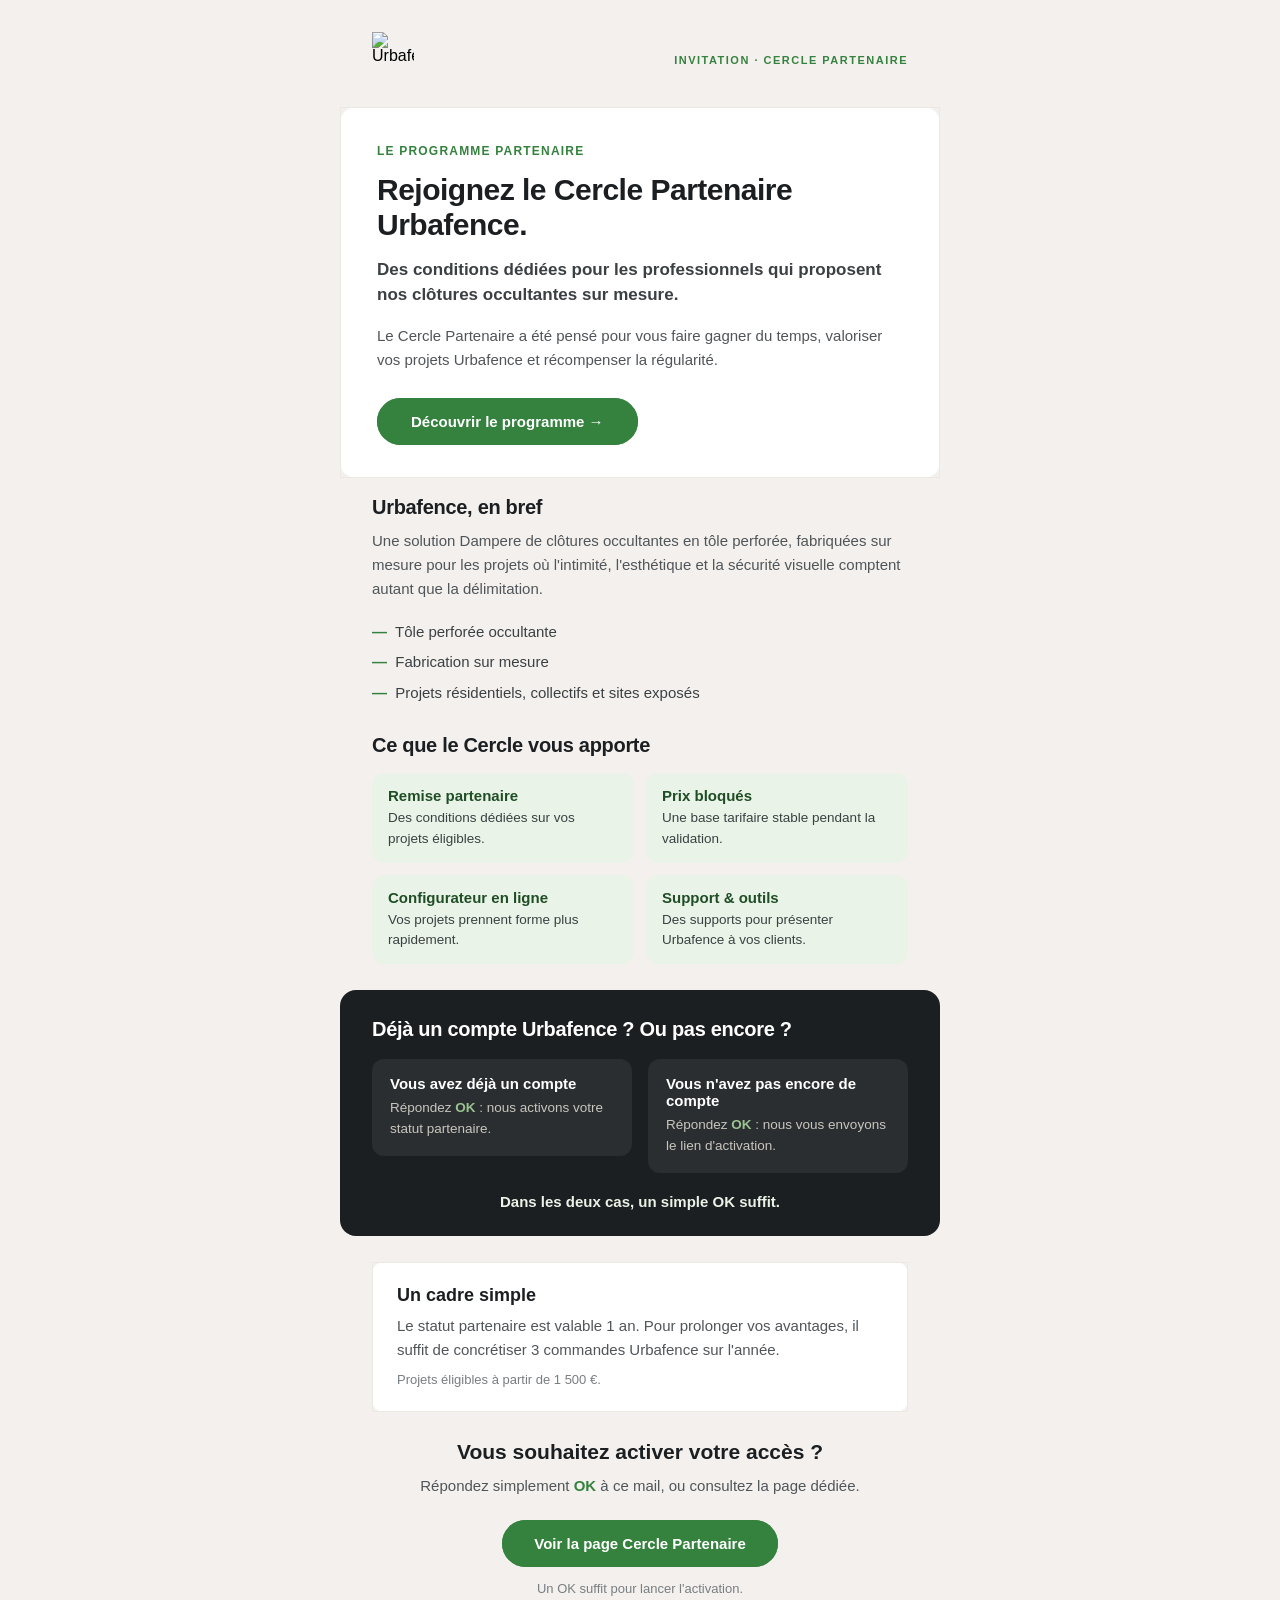
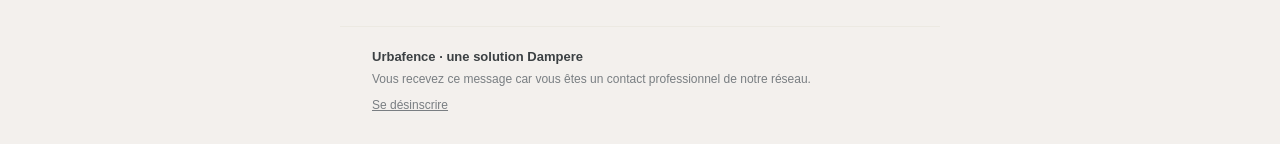
==== email/invitation-cercle-partenaire.html @ 831069ca "Email d'invitation Cercle Partenaire (HTML autonome + README) - /email/invitation-cercle-partenaire." ====
<!DOCTYPE html>
<html lang="fr" xmlns="http://www.w3.org/1999/xhtml" xmlns:v="urn:schemas-microsoft-com:vml" xmlns:o="urn:schemas-microsoft-com:office:office">
<head>
  <meta charset="utf-8">
  <meta name="viewport" content="width=device-width, initial-scale=1.0">
  <meta http-equiv="X-UA-Compatible" content="IE=edge">
  <meta name="color-scheme" content="light only">
  <meta name="supported-color-schemes" content="light only">
  <title>Invitation · Cercle Partenaire Urbafence</title>
  <!--[if mso]>
  <noscript>
    <xml>
      <o:OfficeDocumentSettings><o:PixelsPerInch>96</o:PixelsPerInch></o:OfficeDocumentSettings>
    </xml>
  </noscript>
  <![endif]-->
  <style>
    /* Reset & base — gardés simples pour compatibilité clients mail */
    body, table, td, a { -webkit-text-size-adjust: 100%; -ms-text-size-adjust: 100%; }
    table, td { mso-table-lspace: 0pt; mso-table-rspace: 0pt; }
    img { -ms-interpolation-mode: bicubic; border: 0; height: auto; line-height: 100%; outline: none; text-decoration: none; }
    table { border-collapse: collapse !important; }
    body { margin: 0 !important; padding: 0 !important; width: 100% !important; background-color: #f3f0ed; }
    a { color: #35823f; }

    /* Responsive mobile */
    @media only screen and (max-width: 600px) {
      .email-container { width: 100% !important; }
      .px { padding-left: 22px !important; padding-right: 22px !important; }
      .stack { display: block !important; width: 100% !important; box-sizing: border-box !important; }
      .stack-gap { height: 14px !important; line-height: 14px !important; font-size: 14px !important; }
      .btn-a { display: block !important; width: 100% !important; box-sizing: border-box !important; text-align: center !important; }
      .h1 { font-size: 26px !important; line-height: 1.2 !important; }
      .h2 { font-size: 19px !important; }
      .hero-pad { padding: 28px 22px !important; }
    }

    /* Dark-mode : on force le rendu clair (cohérence marque) */
    @media (prefers-color-scheme: dark) {
      body, .bg-page { background-color: #f3f0ed !important; }
      .bg-card { background-color: #ffffff !important; }
    }
  </style>
</head>
<body style="margin:0; padding:0; background-color:#f3f0ed;">

  <!-- Préheader invisible (aperçu boîte de réception) -->
  <div style="display:none; max-height:0; overflow:hidden; mso-hide:all; font-size:1px; line-height:1px; color:#f3f0ed; opacity:0;">
    Un OK suffit pour activer ou recevoir votre accès partenaire Urbafence.
    &nbsp;&zwnj;&nbsp;&zwnj;&nbsp;&zwnj;&nbsp;&zwnj;&nbsp;&zwnj;&nbsp;&zwnj;&nbsp;&zwnj;&nbsp;&zwnj;&nbsp;&zwnj;&nbsp;&zwnj;&nbsp;&zwnj;
  </div>

  <!-- Wrapper pleine largeur -->
  <table role="presentation" width="100%" cellpadding="0" cellspacing="0" border="0" class="bg-page" style="background-color:#f3f0ed;">
    <tr>
      <td align="center" style="padding:24px 12px;">

        <!-- Conteneur central 600px -->
        <table role="presentation" width="600" cellpadding="0" cellspacing="0" border="0" class="email-container" style="width:600px; max-width:600px;">

          <!-- ============ HEADER ============ -->
          <tr>
            <td class="px" style="padding:8px 32px 20px; font-family:Arial,Helvetica,sans-serif;">
              <table role="presentation" width="100%" cellpadding="0" cellspacing="0" border="0">
                <tr>
                  <td align="left" valign="middle" style="font-family:Arial,Helvetica,sans-serif;">
                    <!-- Logo : remplacer par URL absolue hébergée. Fallback texte via alt. -->
                    <img src="[URL_LOGO_ABSOLUE_A_REMPLACER]" width="42" height="55" alt="Urbafence"
                         style="display:inline-block; width:42px; height:auto; border:0;">
                  </td>
                  <td align="right" valign="middle" style="font-family:Arial,Helvetica,sans-serif; font-size:11px; font-weight:bold; letter-spacing:1.5px; text-transform:uppercase; color:#35823f;">
                    Invitation · Cercle Partenaire
                  </td>
                </tr>
              </table>
            </td>
          </tr>

          <!-- ============ HERO ============ -->
          <tr>
            <td style="padding:0;">
              <table role="presentation" width="100%" cellpadding="0" cellspacing="0" border="0" class="bg-card" style="background-color:#ffffff; border-radius:16px; border:1px solid #ece9e2;">
                <tr>
                  <td class="hero-pad" style="padding:36px 36px 32px; font-family:Arial,Helvetica,sans-serif;">
                    <p style="margin:0 0 14px; font-size:12px; font-weight:bold; letter-spacing:1.2px; text-transform:uppercase; color:#35823f;">Le programme partenaire</p>
                    <h1 class="h1" style="margin:0 0 14px; font-family:Arial,Helvetica,sans-serif; font-size:30px; line-height:1.18; color:#1c1f21; font-weight:bold; letter-spacing:-0.5px;">
                      Rejoignez le Cercle Partenaire Urbafence.
                    </h1>
                    <p class="h2" style="margin:0 0 16px; font-size:17px; line-height:1.5; color:#3b4043; font-weight:bold;">
                      Des conditions dédiées pour les professionnels qui proposent nos clôtures occultantes sur mesure.
                    </p>
                    <p style="margin:0 0 26px; font-size:15px; line-height:1.6; color:#505559;">
                      Le Cercle Partenaire a été pensé pour vous faire gagner du temps, valoriser vos projets Urbafence et récompenser la régularité.
                    </p>

                    <!-- Bouton bulletproof (VML pour Outlook) -->
                    <table role="presentation" cellpadding="0" cellspacing="0" border="0">
                      <tr>
                        <td align="center" bgcolor="#35823f" style="border-radius:999px;">
                          <!--[if mso]>
                          <v:roundrect xmlns:v="urn:schemas-microsoft-com:vml" xmlns:w="urn:schemas-microsoft-com:office:word" href="[LIEN_LANDING_A_REMPLACER]" style="height:48px;v-text-anchor:middle;width:260px;" arcsize="100%" strokecolor="#35823f" fillcolor="#35823f">
                            <w:anchorlock/>
                            <center style="color:#ffffff;font-family:Arial,sans-serif;font-size:15px;font-weight:bold;">Découvrir le programme</center>
                          </v:roundrect>
                          <![endif]-->
                          <!--[if !mso]><!-- -->
                          <a class="btn-a" href="[LIEN_LANDING_A_REMPLACER]" target="_blank"
                             style="display:inline-block; padding:15px 34px; font-family:Arial,Helvetica,sans-serif; font-size:15px; font-weight:bold; color:#ffffff; text-decoration:none; border-radius:999px; background-color:#35823f;">
                            Découvrir le programme&nbsp;&rarr;
                          </a>
                          <!--<![endif]-->
                        </td>
                      </tr>
                    </table>
                  </td>
                </tr>
              </table>
            </td>
          </tr>

          <tr><td style="height:18px; line-height:18px; font-size:18px;">&nbsp;</td></tr>

          <!-- ============ URBAFENCE EN BREF ============ -->
          <tr>
            <td class="px" style="padding:0 32px; font-family:Arial,Helvetica,sans-serif;">
              <h2 style="margin:0 0 10px; font-size:20px; color:#1c1f21; font-weight:bold; letter-spacing:-0.3px;">Urbafence, en bref</h2>
              <p style="margin:0 0 16px; font-size:15px; line-height:1.6; color:#505559;">
                Une solution Dampere de clôtures occultantes en tôle perforée, fabriquées sur mesure pour les projets où l'intimité, l'esthétique et la sécurité visuelle comptent autant que la délimitation.
              </p>
              <table role="presentation" width="100%" cellpadding="0" cellspacing="0" border="0">
                <tr>
                  <td style="padding:4px 0; font-size:15px; line-height:1.5; color:#3b4043;">
                    <span style="color:#35823f; font-weight:bold;">—</span>&nbsp; Tôle perforée occultante
                  </td>
                </tr>
                <tr>
                  <td style="padding:4px 0; font-size:15px; line-height:1.5; color:#3b4043;">
                    <span style="color:#35823f; font-weight:bold;">—</span>&nbsp; Fabrication sur mesure
                  </td>
                </tr>
                <tr>
                  <td style="padding:4px 0; font-size:15px; line-height:1.5; color:#3b4043;">
                    <span style="color:#35823f; font-weight:bold;">—</span>&nbsp; Projets résidentiels, collectifs et sites exposés
                  </td>
                </tr>
              </table>
            </td>
          </tr>

          <tr><td style="height:26px; line-height:26px; font-size:26px;">&nbsp;</td></tr>

          <!-- ============ AVANTAGES ============ -->
          <tr>
            <td class="px" style="padding:0 32px; font-family:Arial,Helvetica,sans-serif;">
              <h2 style="margin:0 0 16px; font-size:20px; color:#1c1f21; font-weight:bold; letter-spacing:-0.3px;">Ce que le Cercle vous apporte</h2>
            </td>
          </tr>
          <tr>
            <td class="px" style="padding:0 32px; font-family:Arial,Helvetica,sans-serif;">
              <!-- 2x2 ; empilé sur mobile -->
              <table role="presentation" width="100%" cellpadding="0" cellspacing="0" border="0">
                <tr>
                  <td class="stack" valign="top" width="50%" style="padding:0 6px 12px 0;">
                    <table role="presentation" width="100%" cellpadding="0" cellspacing="0" border="0" style="background-color:#eaf3e7; border-radius:12px;">
                      <tr><td style="padding:14px 16px; font-family:Arial,Helvetica,sans-serif;">
                        <p style="margin:0 0 4px; font-size:15px; font-weight:bold; color:#1f4e26;">Remise partenaire</p>
                        <p style="margin:0; font-size:13.5px; line-height:1.5; color:#3b4043;">Des conditions dédiées sur vos projets éligibles.</p>
                      </td></tr>
                    </table>
                  </td>
                  <td class="stack" valign="top" width="50%" style="padding:0 0 12px 6px;">
                    <table role="presentation" width="100%" cellpadding="0" cellspacing="0" border="0" style="background-color:#eaf3e7; border-radius:12px;">
                      <tr><td style="padding:14px 16px; font-family:Arial,Helvetica,sans-serif;">
                        <p style="margin:0 0 4px; font-size:15px; font-weight:bold; color:#1f4e26;">Prix bloqués</p>
                        <p style="margin:0; font-size:13.5px; line-height:1.5; color:#3b4043;">Une base tarifaire stable pendant la validation.</p>
                      </td></tr>
                    </table>
                  </td>
                </tr>
                <tr>
                  <td class="stack" valign="top" width="50%" style="padding:0 6px 0 0;">
                    <table role="presentation" width="100%" cellpadding="0" cellspacing="0" border="0" style="background-color:#eaf3e7; border-radius:12px;">
                      <tr><td style="padding:14px 16px; font-family:Arial,Helvetica,sans-serif;">
                        <p style="margin:0 0 4px; font-size:15px; font-weight:bold; color:#1f4e26;">Configurateur en ligne</p>
                        <p style="margin:0; font-size:13.5px; line-height:1.5; color:#3b4043;">Vos projets prennent forme plus rapidement.</p>
                      </td></tr>
                    </table>
                  </td>
                  <td class="stack" valign="top" width="50%" style="padding:0 0 0 6px;">
                    <table role="presentation" width="100%" cellpadding="0" cellspacing="0" border="0" style="background-color:#eaf3e7; border-radius:12px;">
                      <tr><td style="padding:14px 16px; font-family:Arial,Helvetica,sans-serif;">
                        <p style="margin:0 0 4px; font-size:15px; font-weight:bold; color:#1f4e26;">Support &amp; outils</p>
                        <p style="margin:0; font-size:13.5px; line-height:1.5; color:#3b4043;">Des supports pour présenter Urbafence à vos clients.</p>
                      </td></tr>
                    </table>
                  </td>
                </tr>
              </table>
            </td>
          </tr>

          <tr><td style="height:26px; line-height:26px; font-size:26px;">&nbsp;</td></tr>

          <!-- ============ DOUBLE CAS : compte / pas de compte ============ -->
          <tr>
            <td style="padding:0 0;">
              <table role="presentation" width="100%" cellpadding="0" cellspacing="0" border="0" style="background-color:#1c1f21; border-radius:16px;">
                <tr>
                  <td class="px" style="padding:28px 32px 22px; font-family:Arial,Helvetica,sans-serif;">
                    <h2 style="margin:0 0 18px; font-size:20px; color:#ffffff; font-weight:bold; letter-spacing:-0.3px;">Déjà un compte Urbafence ? Ou pas encore ?</h2>
                    <table role="presentation" width="100%" cellpadding="0" cellspacing="0" border="0">
                      <tr>
                        <td class="stack" valign="top" width="50%" style="padding:0 8px 0 0;">
                          <table role="presentation" width="100%" cellpadding="0" cellspacing="0" border="0" style="background-color:#2a2e30; border-radius:12px;">
                            <tr><td style="padding:16px 18px; font-family:Arial,Helvetica,sans-serif;">
                              <p style="margin:0 0 6px; font-size:15px; font-weight:bold; color:#ffffff;">Vous avez déjà un compte</p>
                              <p style="margin:0; font-size:13.5px; line-height:1.55; color:#c9c6bf;">Répondez <span style="color:#9bc391; font-weight:bold;">OK</span> : nous activons votre statut partenaire.</p>
                            </td></tr>
                          </table>
                        </td>
                        <td class="stack-gap" style="display:none; height:0; line-height:0; font-size:0;">&nbsp;</td>
                        <td class="stack" valign="top" width="50%" style="padding:0 0 0 8px;">
                          <table role="presentation" width="100%" cellpadding="0" cellspacing="0" border="0" style="background-color:#2a2e30; border-radius:12px;">
                            <tr><td style="padding:16px 18px; font-family:Arial,Helvetica,sans-serif;">
                              <p style="margin:0 0 6px; font-size:15px; font-weight:bold; color:#ffffff;">Vous n'avez pas encore de compte</p>
                              <p style="margin:0; font-size:13.5px; line-height:1.55; color:#c9c6bf;">Répondez <span style="color:#9bc391; font-weight:bold;">OK</span> : nous vous envoyons le lien d'activation.</p>
                            </td></tr>
                          </table>
                        </td>
                      </tr>
                    </table>
                    <p style="margin:18px 0 0; font-size:15px; line-height:1.5; color:#eaf3e7; text-align:center; font-weight:bold;">
                      Dans les deux cas, un simple OK suffit.
                    </p>
                  </td>
                </tr>
              </table>
            </td>
          </tr>

          <tr><td style="height:26px; line-height:26px; font-size:26px;">&nbsp;</td></tr>

          <!-- ============ CADRE SIMPLE ============ -->
          <tr>
            <td class="px" style="padding:0 32px; font-family:Arial,Helvetica,sans-serif;">
              <table role="presentation" width="100%" cellpadding="0" cellspacing="0" border="0" style="background-color:#ffffff; border:1px solid #ece9e2; border-radius:12px;">
                <tr><td style="padding:22px 24px; font-family:Arial,Helvetica,sans-serif;">
                  <h2 style="margin:0 0 8px; font-size:18px; color:#1c1f21; font-weight:bold;">Un cadre simple</h2>
                  <p style="margin:0 0 8px; font-size:15px; line-height:1.6; color:#505559;">
                    Le statut partenaire est valable 1 an. Pour prolonger vos avantages, il suffit de concrétiser 3 commandes Urbafence sur l'année.
                  </p>
                  <p style="margin:0; font-size:13px; line-height:1.5; color:#797e82;">
                    Projets éligibles à partir de 1&nbsp;500&nbsp;€.
                  </p>
                </td></tr>
              </table>
            </td>
          </tr>

          <tr><td style="height:28px; line-height:28px; font-size:28px;">&nbsp;</td></tr>

          <!-- ============ CTA FINAL ============ -->
          <tr>
            <td class="px" align="center" style="padding:0 32px; font-family:Arial,Helvetica,sans-serif;">
              <h2 style="margin:0 0 10px; font-size:21px; color:#1c1f21; font-weight:bold; text-align:center;">Vous souhaitez activer votre accès ?</h2>
              <p style="margin:0 0 22px; font-size:15px; line-height:1.6; color:#505559; text-align:center;">
                Répondez simplement <strong style="color:#35823f;">OK</strong> à ce mail, ou consultez la page dédiée.
              </p>
              <table role="presentation" cellpadding="0" cellspacing="0" border="0" align="center">
                <tr>
                  <td align="center" bgcolor="#35823f" style="border-radius:999px;">
                    <!--[if mso]>
                    <v:roundrect xmlns:v="urn:schemas-microsoft-com:vml" xmlns:w="urn:schemas-microsoft-com:office:word" href="[LIEN_LANDING_A_REMPLACER]" style="height:48px;v-text-anchor:middle;width:280px;" arcsize="100%" strokecolor="#35823f" fillcolor="#35823f">
                      <w:anchorlock/>
                      <center style="color:#ffffff;font-family:Arial,sans-serif;font-size:15px;font-weight:bold;">Voir la page Cercle Partenaire</center>
                    </v:roundrect>
                    <![endif]-->
                    <!--[if !mso]><!-- -->
                    <a class="btn-a" href="[LIEN_LANDING_A_REMPLACER]" target="_blank"
                       style="display:inline-block; padding:15px 32px; font-family:Arial,Helvetica,sans-serif; font-size:15px; font-weight:bold; color:#ffffff; text-decoration:none; border-radius:999px; background-color:#35823f;">
                      Voir la page Cercle Partenaire
                    </a>
                    <!--<![endif]-->
                  </td>
                </tr>
              </table>
              <p style="margin:14px 0 0; font-size:13px; color:#797e82; text-align:center;">Un OK suffit pour lancer l'activation.</p>
            </td>
          </tr>

          <tr><td style="height:30px; line-height:30px; font-size:30px;">&nbsp;</td></tr>

          <!-- ============ FOOTER ============ -->
          <tr>
            <td class="px" style="padding:22px 32px 8px; border-top:1px solid #ece9e2; font-family:Arial,Helvetica,sans-serif;">
              <p style="margin:0 0 6px; font-size:13px; color:#3b4043; font-weight:bold;">Urbafence · une solution Dampere</p>
              <p style="margin:0 0 10px; font-size:12px; line-height:1.5; color:#797e82;">
                Vous recevez ce message car vous êtes un contact professionnel de notre réseau.
              </p>
              <p style="margin:0; font-size:12px; color:#a8acaf;">
                <!-- Remplacer par le lien de désinscription de votre outil d'envoi -->
                <a href="[LIEN_DESINSCRIPTION_A_REMPLACER]" style="color:#797e82; text-decoration:underline;">Se désinscrire</a>
              </p>
            </td>
          </tr>

        </table>
        <!-- /Conteneur central -->

      </td>
    </tr>
  </table>

</body>
</html>
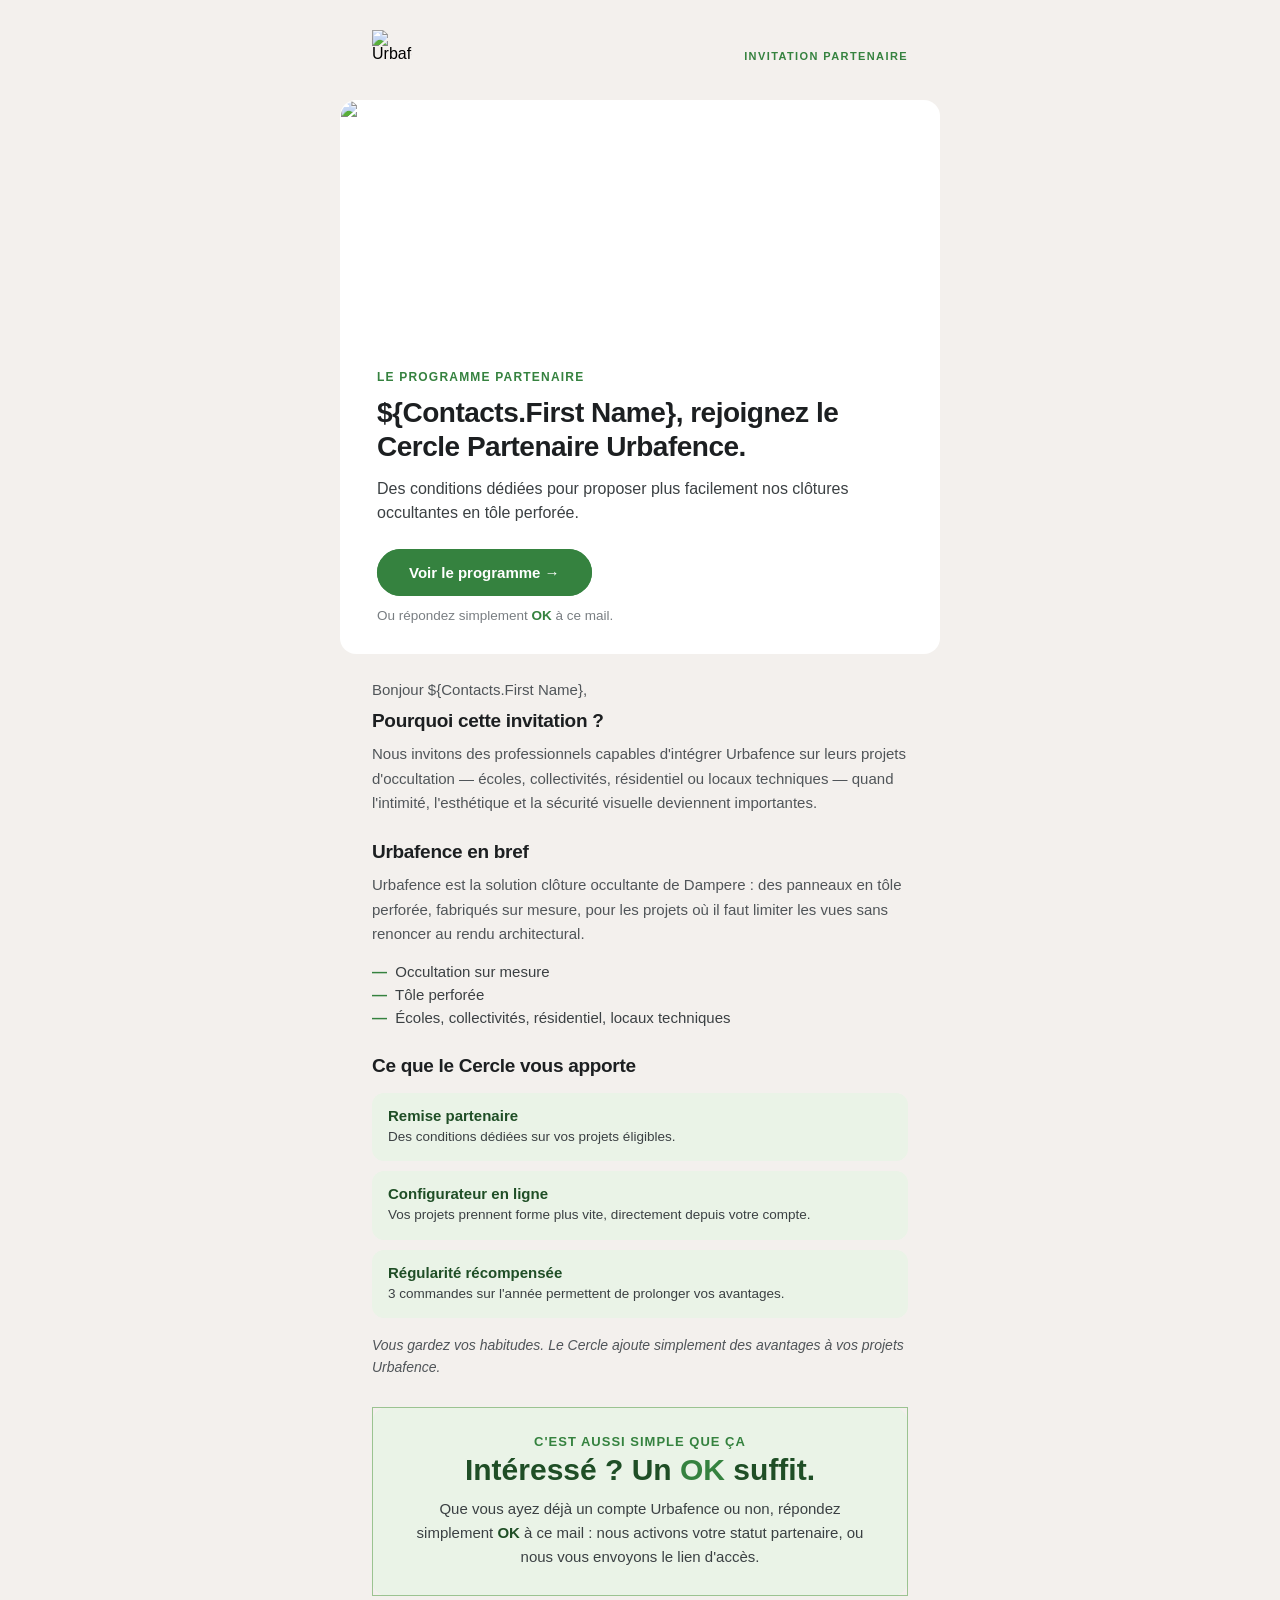
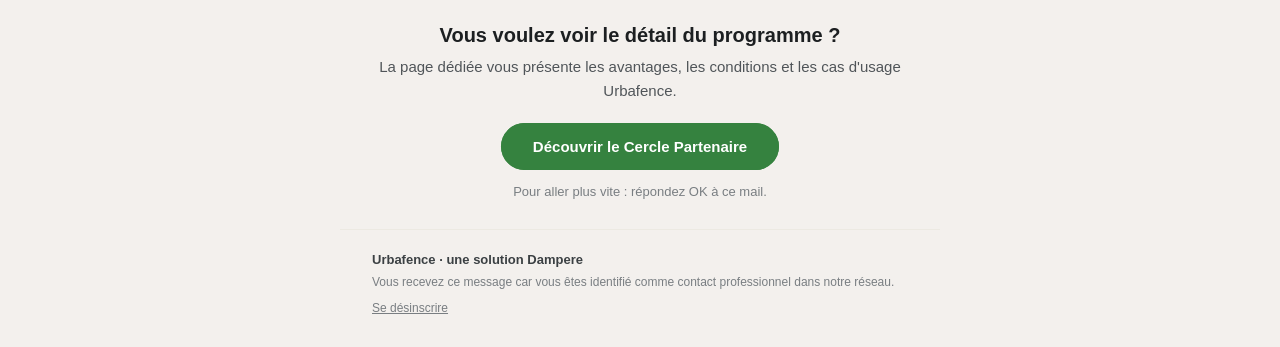
==== commit 5849edb2: "Email invitation v2 : personnalise Zoho, hero ecole, encart OK fusionne - Variables Zoho (prenom), b" ====
--- a/email/invitation-cercle-partenaire.html
+++ b/email/invitation-cercle-partenaire.html
@@ -8,305 +8,253 @@
   <meta name="supported-color-schemes" content="light only">
   <title>Invitation · Cercle Partenaire Urbafence</title>
   <!--[if mso]>
-  <noscript>
-    <xml>
-      <o:OfficeDocumentSettings><o:PixelsPerInch>96</o:PixelsPerInch></o:OfficeDocumentSettings>
-    </xml>
-  </noscript>
+  <noscript><xml><o:OfficeDocumentSettings><o:PixelsPerInch>96</o:PixelsPerInch></o:OfficeDocumentSettings></xml></noscript>
   <![endif]-->
   <style>
-    /* Reset & base — gardés simples pour compatibilité clients mail */
-    body, table, td, a { -webkit-text-size-adjust: 100%; -ms-text-size-adjust: 100%; }
-    table, td { mso-table-lspace: 0pt; mso-table-rspace: 0pt; }
-    img { -ms-interpolation-mode: bicubic; border: 0; height: auto; line-height: 100%; outline: none; text-decoration: none; }
-    table { border-collapse: collapse !important; }
-    body { margin: 0 !important; padding: 0 !important; width: 100% !important; background-color: #f3f0ed; }
-    a { color: #35823f; }
-
-    /* Responsive mobile */
-    @media only screen and (max-width: 600px) {
-      .email-container { width: 100% !important; }
-      .px { padding-left: 22px !important; padding-right: 22px !important; }
-      .stack { display: block !important; width: 100% !important; box-sizing: border-box !important; }
-      .stack-gap { height: 14px !important; line-height: 14px !important; font-size: 14px !important; }
-      .btn-a { display: block !important; width: 100% !important; box-sizing: border-box !important; text-align: center !important; }
-      .h1 { font-size: 26px !important; line-height: 1.2 !important; }
-      .h2 { font-size: 19px !important; }
-      .hero-pad { padding: 28px 22px !important; }
+    body, table, td, a { -webkit-text-size-adjust:100%; -ms-text-size-adjust:100%; }
+    table, td { mso-table-lspace:0pt; mso-table-rspace:0pt; }
+    img { -ms-interpolation-mode:bicubic; border:0; height:auto; line-height:100%; outline:none; text-decoration:none; display:block; }
+    table { border-collapse:collapse !important; }
+    body { margin:0 !important; padding:0 !important; width:100% !important; background-color:#f3f0ed; }
+    a { color:#35823f; }
+
+    @media only screen and (max-width:600px) {
+      .email-container { width:100% !important; }
+      .px { padding-left:22px !important; padding-right:22px !important; }
+      .stack { display:block !important; width:100% !important; box-sizing:border-box !important; padding-left:0 !important; padding-right:0 !important; }
+      .stack + .stack { margin-top:10px !important; }
+      .btn-a { display:block !important; width:100% !important; box-sizing:border-box !important; text-align:center !important; }
+      .h1 { font-size:25px !important; line-height:1.22 !important; }
+      .h2 { font-size:18px !important; }
+      .hero-pad { padding:24px 22px !important; }
+      .hero-img { height:auto !important; }
     }
-
-    /* Dark-mode : on force le rendu clair (cohérence marque) */
     @media (prefers-color-scheme: dark) {
-      body, .bg-page { background-color: #f3f0ed !important; }
-      .bg-card { background-color: #ffffff !important; }
+      body, .bg-page { background-color:#f3f0ed !important; }
+      .bg-card { background-color:#ffffff !important; }
     }
   </style>
 </head>
 <body style="margin:0; padding:0; background-color:#f3f0ed;">
 
-  <!-- Préheader invisible (aperçu boîte de réception) -->
+  <!-- Préheader invisible -->
   <div style="display:none; max-height:0; overflow:hidden; mso-hide:all; font-size:1px; line-height:1px; color:#f3f0ed; opacity:0;">
     Un OK suffit pour activer ou recevoir votre accès partenaire Urbafence.
-    &nbsp;&zwnj;&nbsp;&zwnj;&nbsp;&zwnj;&nbsp;&zwnj;&nbsp;&zwnj;&nbsp;&zwnj;&nbsp;&zwnj;&nbsp;&zwnj;&nbsp;&zwnj;&nbsp;&zwnj;&nbsp;&zwnj;
+    &nbsp;&zwnj;&nbsp;&zwnj;&nbsp;&zwnj;&nbsp;&zwnj;&nbsp;&zwnj;&nbsp;&zwnj;&nbsp;&zwnj;&nbsp;&zwnj;&nbsp;&zwnj;&nbsp;&zwnj;
   </div>
 
-  <!-- Wrapper pleine largeur -->
-  <table role="presentation" width="100%" cellpadding="0" cellspacing="0" border="0" class="bg-page" style="background-color:#f3f0ed;">
+  <!-- Wrapper + motif perforé très discret (radial-gradient ; ignoré proprement par Outlook) -->
+  <table role="presentation" width="100%" cellpadding="0" cellspacing="0" border="0" class="bg-page"
+         style="background-color:#f3f0ed; background-image:radial-gradient(#1c1f21 0.5px, transparent 0.5px); background-size:22px 22px;">
     <tr>
       <td align="center" style="padding:24px 12px;">
 
-        <!-- Conteneur central 600px -->
         <table role="presentation" width="600" cellpadding="0" cellspacing="0" border="0" class="email-container" style="width:600px; max-width:600px;">
 
-          <!-- ============ HEADER ============ -->
-          <tr>
-            <td class="px" style="padding:8px 32px 20px; font-family:Arial,Helvetica,sans-serif;">
+          <!-- ===== HEADER ===== -->
+          <tr>
+            <td class="px" style="padding:6px 32px 18px; font-family:Arial,Helvetica,sans-serif;">
               <table role="presentation" width="100%" cellpadding="0" cellspacing="0" border="0">
                 <tr>
-                  <td align="left" valign="middle" style="font-family:Arial,Helvetica,sans-serif;">
-                    <!-- Logo : remplacer par URL absolue hébergée. Fallback texte via alt. -->
-                    <img src="[URL_LOGO_ABSOLUE_A_REMPLACER]" width="42" height="55" alt="Urbafence"
-                         style="display:inline-block; width:42px; height:auto; border:0;">
-                  </td>
-                  <td align="right" valign="middle" style="font-family:Arial,Helvetica,sans-serif; font-size:11px; font-weight:bold; letter-spacing:1.5px; text-transform:uppercase; color:#35823f;">
-                    Invitation · Cercle Partenaire
-                  </td>
-                </tr>
-              </table>
-            </td>
-          </tr>
-
-          <!-- ============ HERO ============ -->
+                  <td align="left" valign="middle">
+                    <!-- Logo : remplacer par URL ABSOLUE (PNG hébergé). alt = repli. -->
+                    <img src="[URL_LOGO_ABSOLUE_A_REMPLACER]" width="40" height="52" alt="Urbafence" style="width:40px; height:auto;">
+                  </td>
+                  <td align="right" valign="middle" style="font-family:Arial,Helvetica,sans-serif; font-size:11px; font-weight:bold; letter-spacing:1.4px; text-transform:uppercase; color:#35823f;">
+                    Invitation partenaire
+                  </td>
+                </tr>
+              </table>
+            </td>
+          </tr>
+
+          <!-- ===== HERO (image école + contenu) ===== -->
           <tr>
             <td style="padding:0;">
-              <table role="presentation" width="100%" cellpadding="0" cellspacing="0" border="0" class="bg-card" style="background-color:#ffffff; border-radius:16px; border:1px solid #ece9e2;">
-                <tr>
-                  <td class="hero-pad" style="padding:36px 36px 32px; font-family:Arial,Helvetica,sans-serif;">
-                    <p style="margin:0 0 14px; font-size:12px; font-weight:bold; letter-spacing:1.2px; text-transform:uppercase; color:#35823f;">Le programme partenaire</p>
-                    <h1 class="h1" style="margin:0 0 14px; font-family:Arial,Helvetica,sans-serif; font-size:30px; line-height:1.18; color:#1c1f21; font-weight:bold; letter-spacing:-0.5px;">
-                      Rejoignez le Cercle Partenaire Urbafence.
+              <table role="presentation" width="100%" cellpadding="0" cellspacing="0" border="0" class="bg-card" style="background-color:#ffffff; border:1px solid #ece9e2; border-radius:16px; overflow:hidden;">
+                <tr>
+                  <td style="padding:0; line-height:0; font-size:0;">
+                    <!-- Image hero : remplacer par URL ABSOLUE. Repo : images/ecole-urbafence-2.jpg -->
+                    <img class="hero-img" src="[URL_IMAGE_ECOLE_ABSOLUE_A_REMPLACER]" width="600" height="240" alt="Clôture Urbafence installée autour d'une cour d'école"
+                         style="width:100%; max-width:600px; height:auto; display:block; border-radius:0;">
+                  </td>
+                </tr>
+                <tr>
+                  <td class="hero-pad" style="padding:30px 36px 30px; font-family:Arial,Helvetica,sans-serif;">
+                    <p style="margin:0 0 12px; font-size:12px; font-weight:bold; letter-spacing:1.2px; text-transform:uppercase; color:#35823f;">Le programme partenaire</p>
+                    <h1 class="h1" style="margin:0 0 14px; font-family:Arial,Helvetica,sans-serif; font-size:28px; line-height:1.2; color:#1c1f21; font-weight:bold; letter-spacing:-0.5px;">
+                      ${Contacts.First Name}, rejoignez le Cercle Partenaire Urbafence.
                     </h1>
-                    <p class="h2" style="margin:0 0 16px; font-size:17px; line-height:1.5; color:#3b4043; font-weight:bold;">
-                      Des conditions dédiées pour les professionnels qui proposent nos clôtures occultantes sur mesure.
+                    <p class="h2" style="margin:0 0 24px; font-size:16px; line-height:1.5; color:#3b4043;">
+                      Des conditions dédiées pour proposer plus facilement nos clôtures occultantes en tôle perforée.
                     </p>
-                    <p style="margin:0 0 26px; font-size:15px; line-height:1.6; color:#505559;">
-                      Le Cercle Partenaire a été pensé pour vous faire gagner du temps, valoriser vos projets Urbafence et récompenser la régularité.
-                    </p>
-
-                    <!-- Bouton bulletproof (VML pour Outlook) -->
+
+                    <!-- CTA bulletproof -->
                     <table role="presentation" cellpadding="0" cellspacing="0" border="0">
                       <tr>
                         <td align="center" bgcolor="#35823f" style="border-radius:999px;">
                           <!--[if mso]>
-                          <v:roundrect xmlns:v="urn:schemas-microsoft-com:vml" xmlns:w="urn:schemas-microsoft-com:office:word" href="[LIEN_LANDING_A_REMPLACER]" style="height:48px;v-text-anchor:middle;width:260px;" arcsize="100%" strokecolor="#35823f" fillcolor="#35823f">
-                            <w:anchorlock/>
-                            <center style="color:#ffffff;font-family:Arial,sans-serif;font-size:15px;font-weight:bold;">Découvrir le programme</center>
+                          <v:roundrect xmlns:v="urn:schemas-microsoft-com:vml" xmlns:w="urn:schemas-microsoft-com:office:word" href="[LIEN_LANDING_A_REMPLACER]" style="height:48px;v-text-anchor:middle;width:210px;" arcsize="100%" strokecolor="#35823f" fillcolor="#35823f">
+                            <w:anchorlock/><center style="color:#ffffff;font-family:Arial,sans-serif;font-size:15px;font-weight:bold;">Voir le programme</center>
                           </v:roundrect>
                           <![endif]-->
                           <!--[if !mso]><!-- -->
                           <a class="btn-a" href="[LIEN_LANDING_A_REMPLACER]" target="_blank"
-                             style="display:inline-block; padding:15px 34px; font-family:Arial,Helvetica,sans-serif; font-size:15px; font-weight:bold; color:#ffffff; text-decoration:none; border-radius:999px; background-color:#35823f;">
-                            Découvrir le programme&nbsp;&rarr;
+                             style="display:inline-block; padding:15px 32px; font-family:Arial,Helvetica,sans-serif; font-size:15px; font-weight:bold; color:#ffffff; text-decoration:none; border-radius:999px; background-color:#35823f;">
+                            Voir le programme&nbsp;&rarr;
                           </a>
                           <!--<![endif]-->
                         </td>
                       </tr>
                     </table>
-                  </td>
-                </tr>
-              </table>
-            </td>
-          </tr>
-
-          <tr><td style="height:18px; line-height:18px; font-size:18px;">&nbsp;</td></tr>
-
-          <!-- ============ URBAFENCE EN BREF ============ -->
+                    <p style="margin:12px 0 0; font-size:13.5px; color:#797e82;">Ou répondez simplement <strong style="color:#35823f;">OK</strong> à ce mail.</p>
+                  </td>
+                </tr>
+              </table>
+            </td>
+          </tr>
+
+          <tr><td style="height:24px; line-height:24px; font-size:24px;">&nbsp;</td></tr>
+
+          <!-- ===== POURQUOI CETTE INVITATION ===== -->
           <tr>
             <td class="px" style="padding:0 32px; font-family:Arial,Helvetica,sans-serif;">
-              <h2 style="margin:0 0 10px; font-size:20px; color:#1c1f21; font-weight:bold; letter-spacing:-0.3px;">Urbafence, en bref</h2>
-              <p style="margin:0 0 16px; font-size:15px; line-height:1.6; color:#505559;">
-                Une solution Dampere de clôtures occultantes en tôle perforée, fabriquées sur mesure pour les projets où l'intimité, l'esthétique et la sécurité visuelle comptent autant que la délimitation.
+              <p style="margin:0 0 8px; font-size:15px; line-height:1.6; color:#505559;">Bonjour ${Contacts.First Name},</p>
+              <h2 style="margin:0 0 10px; font-size:19px; color:#1c1f21; font-weight:bold; letter-spacing:-0.3px;">Pourquoi cette invitation ?</h2>
+              <p style="margin:0; font-size:15px; line-height:1.62; color:#505559;">
+                Nous invitons des professionnels capables d'intégrer Urbafence sur leurs projets d'occultation — écoles, collectivités, résidentiel ou locaux techniques — quand l'intimité, l'esthétique et la sécurité visuelle deviennent importantes.
+              </p>
+            </td>
+          </tr>
+
+          <tr><td style="height:26px; line-height:26px; font-size:26px;">&nbsp;</td></tr>
+
+          <!-- ===== URBAFENCE EN BREF ===== -->
+          <tr>
+            <td class="px" style="padding:0 32px; font-family:Arial,Helvetica,sans-serif;">
+              <h2 style="margin:0 0 10px; font-size:19px; color:#1c1f21; font-weight:bold; letter-spacing:-0.3px;">Urbafence en bref</h2>
+              <p style="margin:0 0 14px; font-size:15px; line-height:1.62; color:#505559;">
+                Urbafence est la solution clôture occultante de Dampere&nbsp;: des panneaux en tôle perforée, fabriqués sur mesure, pour les projets où il faut limiter les vues sans renoncer au rendu architectural.
               </p>
               <table role="presentation" width="100%" cellpadding="0" cellspacing="0" border="0">
-                <tr>
-                  <td style="padding:4px 0; font-size:15px; line-height:1.5; color:#3b4043;">
-                    <span style="color:#35823f; font-weight:bold;">—</span>&nbsp; Tôle perforée occultante
-                  </td>
-                </tr>
-                <tr>
-                  <td style="padding:4px 0; font-size:15px; line-height:1.5; color:#3b4043;">
-                    <span style="color:#35823f; font-weight:bold;">—</span>&nbsp; Fabrication sur mesure
-                  </td>
-                </tr>
-                <tr>
-                  <td style="padding:4px 0; font-size:15px; line-height:1.5; color:#3b4043;">
-                    <span style="color:#35823f; font-weight:bold;">—</span>&nbsp; Projets résidentiels, collectifs et sites exposés
-                  </td>
-                </tr>
+                <tr><td style="padding:3px 0; font-size:15px; color:#3b4043;"><span style="color:#35823f; font-weight:bold;">—</span>&nbsp; Occultation sur mesure</td></tr>
+                <tr><td style="padding:3px 0; font-size:15px; color:#3b4043;"><span style="color:#35823f; font-weight:bold;">—</span>&nbsp; Tôle perforée</td></tr>
+                <tr><td style="padding:3px 0; font-size:15px; color:#3b4043;"><span style="color:#35823f; font-weight:bold;">—</span>&nbsp; Écoles, collectivités, résidentiel, locaux techniques</td></tr>
               </table>
             </td>
           </tr>
 
           <tr><td style="height:26px; line-height:26px; font-size:26px;">&nbsp;</td></tr>
 
-          <!-- ============ AVANTAGES ============ -->
+          <!-- ===== CE QUE LE CERCLE VOUS APPORTE ===== -->
           <tr>
             <td class="px" style="padding:0 32px; font-family:Arial,Helvetica,sans-serif;">
-              <h2 style="margin:0 0 16px; font-size:20px; color:#1c1f21; font-weight:bold; letter-spacing:-0.3px;">Ce que le Cercle vous apporte</h2>
-            </td>
-          </tr>
-          <tr>
-            <td class="px" style="padding:0 32px; font-family:Arial,Helvetica,sans-serif;">
-              <!-- 2x2 ; empilé sur mobile -->
+              <h2 style="margin:0 0 16px; font-size:19px; color:#1c1f21; font-weight:bold; letter-spacing:-0.3px;">Ce que le Cercle vous apporte</h2>
               <table role="presentation" width="100%" cellpadding="0" cellspacing="0" border="0">
                 <tr>
-                  <td class="stack" valign="top" width="50%" style="padding:0 6px 12px 0;">
+                  <td style="padding:0 0 10px;">
                     <table role="presentation" width="100%" cellpadding="0" cellspacing="0" border="0" style="background-color:#eaf3e7; border-radius:12px;">
                       <tr><td style="padding:14px 16px; font-family:Arial,Helvetica,sans-serif;">
-                        <p style="margin:0 0 4px; font-size:15px; font-weight:bold; color:#1f4e26;">Remise partenaire</p>
+                        <p style="margin:0 0 3px; font-size:15px; font-weight:bold; color:#1f4e26;">Remise partenaire</p>
                         <p style="margin:0; font-size:13.5px; line-height:1.5; color:#3b4043;">Des conditions dédiées sur vos projets éligibles.</p>
                       </td></tr>
                     </table>
                   </td>
-                  <td class="stack" valign="top" width="50%" style="padding:0 0 12px 6px;">
+                </tr>
+                <tr>
+                  <td style="padding:0 0 10px;">
                     <table role="presentation" width="100%" cellpadding="0" cellspacing="0" border="0" style="background-color:#eaf3e7; border-radius:12px;">
                       <tr><td style="padding:14px 16px; font-family:Arial,Helvetica,sans-serif;">
-                        <p style="margin:0 0 4px; font-size:15px; font-weight:bold; color:#1f4e26;">Prix bloqués</p>
-                        <p style="margin:0; font-size:13.5px; line-height:1.5; color:#3b4043;">Une base tarifaire stable pendant la validation.</p>
+                        <p style="margin:0 0 3px; font-size:15px; font-weight:bold; color:#1f4e26;">Configurateur en ligne</p>
+                        <p style="margin:0; font-size:13.5px; line-height:1.5; color:#3b4043;">Vos projets prennent forme plus vite, directement depuis votre compte.</p>
                       </td></tr>
                     </table>
                   </td>
                 </tr>
                 <tr>
-                  <td class="stack" valign="top" width="50%" style="padding:0 6px 0 0;">
+                  <td>
                     <table role="presentation" width="100%" cellpadding="0" cellspacing="0" border="0" style="background-color:#eaf3e7; border-radius:12px;">
                       <tr><td style="padding:14px 16px; font-family:Arial,Helvetica,sans-serif;">
-                        <p style="margin:0 0 4px; font-size:15px; font-weight:bold; color:#1f4e26;">Configurateur en ligne</p>
-                        <p style="margin:0; font-size:13.5px; line-height:1.5; color:#3b4043;">Vos projets prennent forme plus rapidement.</p>
+                        <p style="margin:0 0 3px; font-size:15px; font-weight:bold; color:#1f4e26;">Régularité récompensée</p>
+                        <p style="margin:0; font-size:13.5px; line-height:1.5; color:#3b4043;">3 commandes sur l'année permettent de prolonger vos avantages.</p>
                       </td></tr>
                     </table>
                   </td>
-                  <td class="stack" valign="top" width="50%" style="padding:0 0 0 6px;">
-                    <table role="presentation" width="100%" cellpadding="0" cellspacing="0" border="0" style="background-color:#eaf3e7; border-radius:12px;">
-                      <tr><td style="padding:14px 16px; font-family:Arial,Helvetica,sans-serif;">
-                        <p style="margin:0 0 4px; font-size:15px; font-weight:bold; color:#1f4e26;">Support &amp; outils</p>
-                        <p style="margin:0; font-size:13.5px; line-height:1.5; color:#3b4043;">Des supports pour présenter Urbafence à vos clients.</p>
-                      </td></tr>
-                    </table>
-                  </td>
-                </tr>
-              </table>
-            </td>
-          </tr>
-
-          <tr><td style="height:26px; line-height:26px; font-size:26px;">&nbsp;</td></tr>
-
-          <!-- ============ DOUBLE CAS : compte / pas de compte ============ -->
-          <tr>
-            <td style="padding:0 0;">
-              <table role="presentation" width="100%" cellpadding="0" cellspacing="0" border="0" style="background-color:#1c1f21; border-radius:16px;">
-                <tr>
-                  <td class="px" style="padding:28px 32px 22px; font-family:Arial,Helvetica,sans-serif;">
-                    <h2 style="margin:0 0 18px; font-size:20px; color:#ffffff; font-weight:bold; letter-spacing:-0.3px;">Déjà un compte Urbafence ? Ou pas encore ?</h2>
-                    <table role="presentation" width="100%" cellpadding="0" cellspacing="0" border="0">
-                      <tr>
-                        <td class="stack" valign="top" width="50%" style="padding:0 8px 0 0;">
-                          <table role="presentation" width="100%" cellpadding="0" cellspacing="0" border="0" style="background-color:#2a2e30; border-radius:12px;">
-                            <tr><td style="padding:16px 18px; font-family:Arial,Helvetica,sans-serif;">
-                              <p style="margin:0 0 6px; font-size:15px; font-weight:bold; color:#ffffff;">Vous avez déjà un compte</p>
-                              <p style="margin:0; font-size:13.5px; line-height:1.55; color:#c9c6bf;">Répondez <span style="color:#9bc391; font-weight:bold;">OK</span> : nous activons votre statut partenaire.</p>
-                            </td></tr>
-                          </table>
-                        </td>
-                        <td class="stack-gap" style="display:none; height:0; line-height:0; font-size:0;">&nbsp;</td>
-                        <td class="stack" valign="top" width="50%" style="padding:0 0 0 8px;">
-                          <table role="presentation" width="100%" cellpadding="0" cellspacing="0" border="0" style="background-color:#2a2e30; border-radius:12px;">
-                            <tr><td style="padding:16px 18px; font-family:Arial,Helvetica,sans-serif;">
-                              <p style="margin:0 0 6px; font-size:15px; font-weight:bold; color:#ffffff;">Vous n'avez pas encore de compte</p>
-                              <p style="margin:0; font-size:13.5px; line-height:1.55; color:#c9c6bf;">Répondez <span style="color:#9bc391; font-weight:bold;">OK</span> : nous vous envoyons le lien d'activation.</p>
-                            </td></tr>
-                          </table>
-                        </td>
-                      </tr>
-                    </table>
-                    <p style="margin:18px 0 0; font-size:15px; line-height:1.5; color:#eaf3e7; text-align:center; font-weight:bold;">
-                      Dans les deux cas, un simple OK suffit.
+                </tr>
+              </table>
+              <p style="margin:16px 0 0; font-size:14px; line-height:1.6; color:#505559; font-style:italic;">
+                Vous gardez vos habitudes. Le Cercle ajoute simplement des avantages à vos projets Urbafence.
+              </p>
+            </td>
+          </tr>
+
+          <tr><td style="height:28px; line-height:28px; font-size:28px;">&nbsp;</td></tr>
+
+          <!-- ===== ENCART OK (fusionné, premium) ===== -->
+          <tr>
+            <td class="px" style="padding:0 32px;">
+              <table role="presentation" width="100%" cellpadding="0" cellspacing="0" border="0" style="background-color:#eaf3e7; border:1px solid #9bc391; border-radius:16px;">
+                <tr>
+                  <td style="padding:26px 28px; font-family:Arial,Helvetica,sans-serif;" align="center">
+                    <p style="margin:0 0 6px; font-size:13px; font-weight:bold; letter-spacing:1px; text-transform:uppercase; color:#35823f;">C'est aussi simple que ça</p>
+                    <p style="margin:0 0 12px; font-family:Arial,Helvetica,sans-serif; font-size:30px; line-height:1; font-weight:bold; color:#1f4e26;">
+                      Intéressé&nbsp;? Un <span style="color:#35823f;">OK</span> suffit.
                     </p>
-                  </td>
-                </tr>
-              </table>
-            </td>
-          </tr>
-
-          <tr><td style="height:26px; line-height:26px; font-size:26px;">&nbsp;</td></tr>
-
-          <!-- ============ CADRE SIMPLE ============ -->
-          <tr>
-            <td class="px" style="padding:0 32px; font-family:Arial,Helvetica,sans-serif;">
-              <table role="presentation" width="100%" cellpadding="0" cellspacing="0" border="0" style="background-color:#ffffff; border:1px solid #ece9e2; border-radius:12px;">
-                <tr><td style="padding:22px 24px; font-family:Arial,Helvetica,sans-serif;">
-                  <h2 style="margin:0 0 8px; font-size:18px; color:#1c1f21; font-weight:bold;">Un cadre simple</h2>
-                  <p style="margin:0 0 8px; font-size:15px; line-height:1.6; color:#505559;">
-                    Le statut partenaire est valable 1 an. Pour prolonger vos avantages, il suffit de concrétiser 3 commandes Urbafence sur l'année.
-                  </p>
-                  <p style="margin:0; font-size:13px; line-height:1.5; color:#797e82;">
-                    Projets éligibles à partir de 1&nbsp;500&nbsp;€.
-                  </p>
-                </td></tr>
+                    <p style="margin:0; font-size:15px; line-height:1.6; color:#3b4043;">
+                      Que vous ayez déjà un compte Urbafence ou non, répondez simplement <strong style="color:#1f4e26;">OK</strong> à ce mail&nbsp;: nous activons votre statut partenaire, ou nous vous envoyons le lien d'accès.
+                    </p>
+                  </td>
+                </tr>
               </table>
             </td>
           </tr>
 
           <tr><td style="height:28px; line-height:28px; font-size:28px;">&nbsp;</td></tr>
 
-          <!-- ============ CTA FINAL ============ -->
+          <!-- ===== CTA FINAL ===== -->
           <tr>
             <td class="px" align="center" style="padding:0 32px; font-family:Arial,Helvetica,sans-serif;">
-              <h2 style="margin:0 0 10px; font-size:21px; color:#1c1f21; font-weight:bold; text-align:center;">Vous souhaitez activer votre accès ?</h2>
-              <p style="margin:0 0 22px; font-size:15px; line-height:1.6; color:#505559; text-align:center;">
-                Répondez simplement <strong style="color:#35823f;">OK</strong> à ce mail, ou consultez la page dédiée.
+              <h2 style="margin:0 0 8px; font-size:20px; color:#1c1f21; font-weight:bold; text-align:center;">Vous voulez voir le détail du programme ?</h2>
+              <p style="margin:0 0 20px; font-size:15px; line-height:1.6; color:#505559; text-align:center;">
+                La page dédiée vous présente les avantages, les conditions et les cas d'usage Urbafence.
               </p>
               <table role="presentation" cellpadding="0" cellspacing="0" border="0" align="center">
                 <tr>
                   <td align="center" bgcolor="#35823f" style="border-radius:999px;">
                     <!--[if mso]>
-                    <v:roundrect xmlns:v="urn:schemas-microsoft-com:vml" xmlns:w="urn:schemas-microsoft-com:office:word" href="[LIEN_LANDING_A_REMPLACER]" style="height:48px;v-text-anchor:middle;width:280px;" arcsize="100%" strokecolor="#35823f" fillcolor="#35823f">
-                      <w:anchorlock/>
-                      <center style="color:#ffffff;font-family:Arial,sans-serif;font-size:15px;font-weight:bold;">Voir la page Cercle Partenaire</center>
+                    <v:roundrect xmlns:v="urn:schemas-microsoft-com:vml" xmlns:w="urn:schemas-microsoft-com:office:word" href="[LIEN_LANDING_A_REMPLACER]" style="height:48px;v-text-anchor:middle;width:290px;" arcsize="100%" strokecolor="#35823f" fillcolor="#35823f">
+                      <w:anchorlock/><center style="color:#ffffff;font-family:Arial,sans-serif;font-size:15px;font-weight:bold;">Découvrir le Cercle Partenaire</center>
                     </v:roundrect>
                     <![endif]-->
                     <!--[if !mso]><!-- -->
                     <a class="btn-a" href="[LIEN_LANDING_A_REMPLACER]" target="_blank"
                        style="display:inline-block; padding:15px 32px; font-family:Arial,Helvetica,sans-serif; font-size:15px; font-weight:bold; color:#ffffff; text-decoration:none; border-radius:999px; background-color:#35823f;">
-                      Voir la page Cercle Partenaire
+                      Découvrir le Cercle Partenaire
                     </a>
                     <!--<![endif]-->
                   </td>
                 </tr>
               </table>
-              <p style="margin:14px 0 0; font-size:13px; color:#797e82; text-align:center;">Un OK suffit pour lancer l'activation.</p>
+              <p style="margin:14px 0 0; font-size:13px; color:#797e82; text-align:center;">Pour aller plus vite&nbsp;: répondez OK à ce mail.</p>
             </td>
           </tr>
 
           <tr><td style="height:30px; line-height:30px; font-size:30px;">&nbsp;</td></tr>
 
-          <!-- ============ FOOTER ============ -->
+          <!-- ===== FOOTER ===== -->
           <tr>
             <td class="px" style="padding:22px 32px 8px; border-top:1px solid #ece9e2; font-family:Arial,Helvetica,sans-serif;">
               <p style="margin:0 0 6px; font-size:13px; color:#3b4043; font-weight:bold;">Urbafence · une solution Dampere</p>
               <p style="margin:0 0 10px; font-size:12px; line-height:1.5; color:#797e82;">
-                Vous recevez ce message car vous êtes un contact professionnel de notre réseau.
+                Vous recevez ce message car vous êtes identifié comme contact professionnel dans notre réseau.
               </p>
               <p style="margin:0; font-size:12px; color:#a8acaf;">
-                <!-- Remplacer par le lien de désinscription de votre outil d'envoi -->
                 <a href="[LIEN_DESINSCRIPTION_A_REMPLACER]" style="color:#797e82; text-decoration:underline;">Se désinscrire</a>
               </p>
             </td>
           </tr>
 
         </table>
-        <!-- /Conteneur central -->
-
       </td>
     </tr>
   </table>
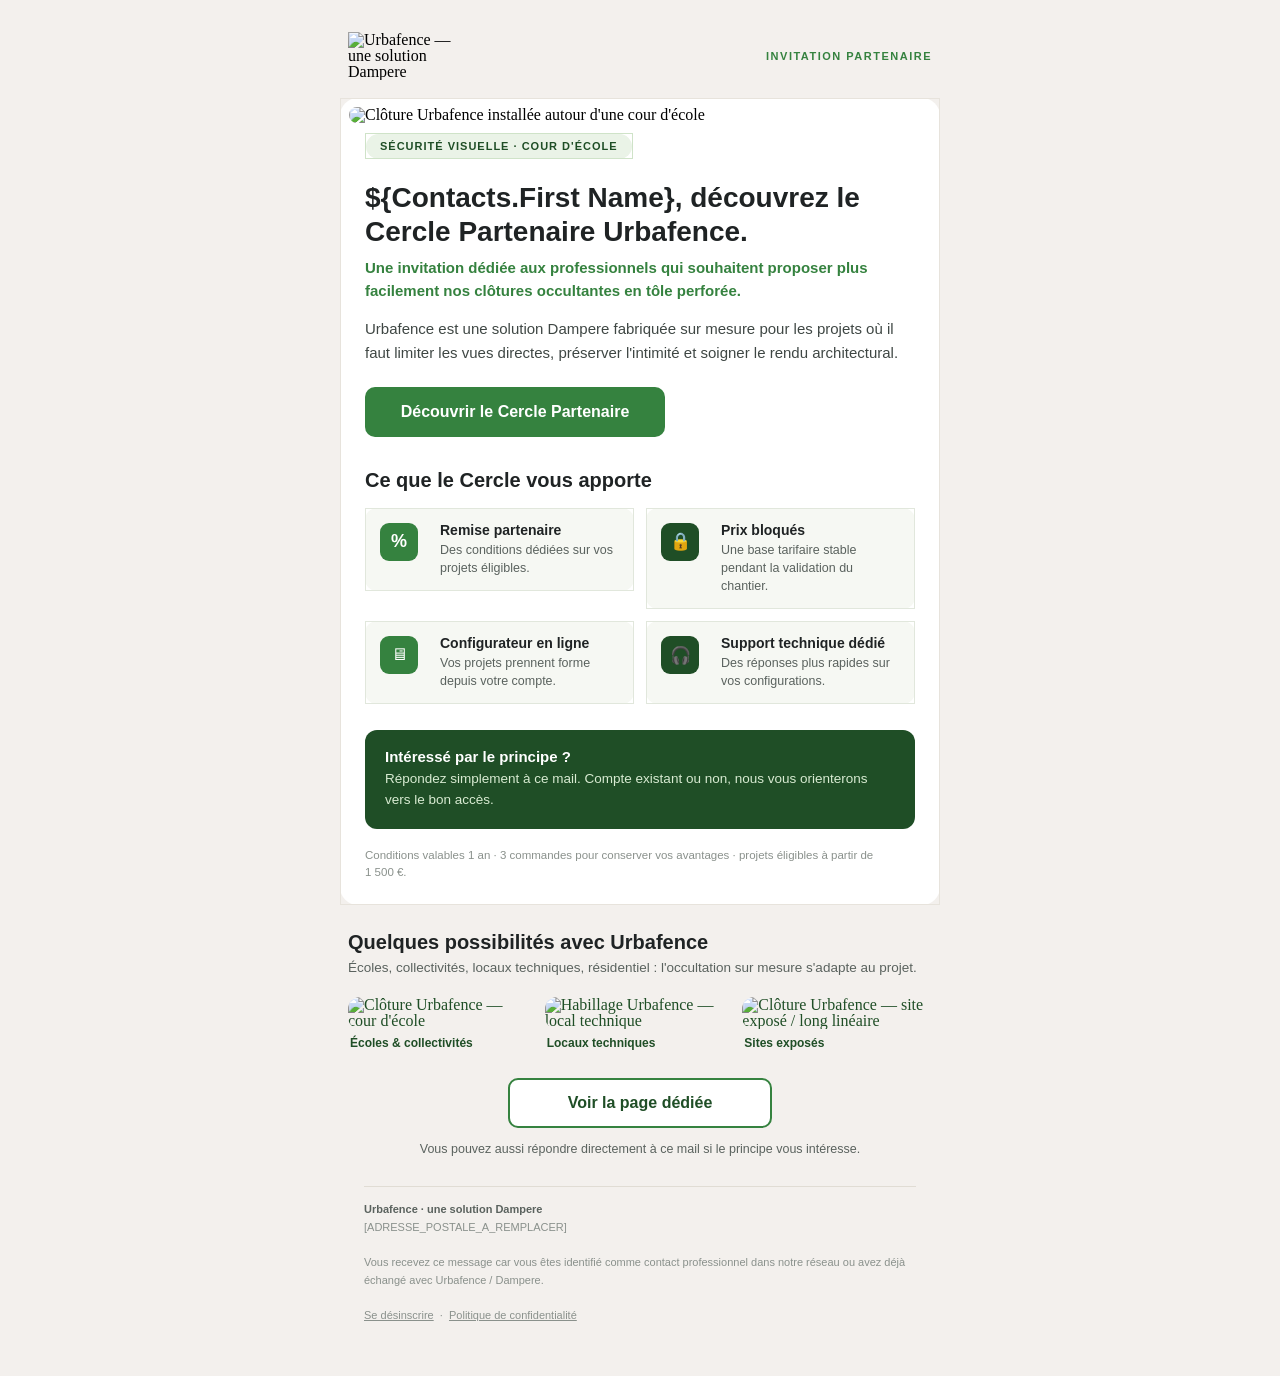
==== commit c6931635: "Email : images en URLs absolues Vercel (compatibles Zoho CRM) - 5 images du mail -> https://landing-" ====
--- a/email/invitation-cercle-partenaire.html
+++ b/email/invitation-cercle-partenaire.html
@@ -11,56 +11,56 @@
   <noscript><xml><o:OfficeDocumentSettings><o:PixelsPerInch>96</o:PixelsPerInch></o:OfficeDocumentSettings></xml></noscript>
   <![endif]-->
   <style>
+    /* ----- Resets ----- */
     body, table, td, a { -webkit-text-size-adjust:100%; -ms-text-size-adjust:100%; }
     table, td { mso-table-lspace:0pt; mso-table-rspace:0pt; }
     img { -ms-interpolation-mode:bicubic; border:0; height:auto; line-height:100%; outline:none; text-decoration:none; display:block; }
     table { border-collapse:collapse !important; }
-    body { margin:0 !important; padding:0 !important; width:100% !important; background-color:#f3f0ed; }
-    a { color:#35823f; }
-
+    body { margin:0 !important; padding:0 !important; width:100% !important; background-color:#F3F0ED; }
+    a { color:#1F4E26; }
+
+    /* ----- Responsive mobile ----- */
     @media only screen and (max-width:600px) {
-      .email-container { width:100% !important; }
+      .email-container { width:100% !important; margin:auto !important; }
       .px { padding-left:22px !important; padding-right:22px !important; }
       .stack { display:block !important; width:100% !important; box-sizing:border-box !important; padding-left:0 !important; padding-right:0 !important; }
-      .stack + .stack { margin-top:10px !important; }
-      .btn-a { display:block !important; width:100% !important; box-sizing:border-box !important; text-align:center !important; }
-      .h1 { font-size:25px !important; line-height:1.22 !important; }
-      .h2 { font-size:18px !important; }
-      .hero-pad { padding:24px 22px !important; }
-      .hero-img { height:auto !important; }
+      .stack + .stack { margin-top:12px !important; }
+      .btn-a { display:block !important; width:100% !important; box-sizing:border-box !important; }
+      .h1 { font-size:24px !important; line-height:1.25 !important; }
+      .h2 { font-size:19px !important; }
+      .hero-img { width:100% !important; height:auto !important; }
+      .gallery-img { width:100% !important; height:auto !important; }
     }
-    @media (prefers-color-scheme: dark) {
-      body, .bg-page { background-color:#f3f0ed !important; }
-      .bg-card { background-color:#ffffff !important; }
-    }
+    /* Empêche l'auto-coloration des liens iOS (téléphones/adresses) */
+    a[x-apple-data-detectors] { color:inherit !important; text-decoration:none !important; }
   </style>
 </head>
-<body style="margin:0; padding:0; background-color:#f3f0ed;">
-
-  <!-- Préheader invisible -->
-  <div style="display:none; max-height:0; overflow:hidden; mso-hide:all; font-size:1px; line-height:1px; color:#f3f0ed; opacity:0;">
-    Un OK suffit pour activer ou recevoir votre accès partenaire Urbafence.
-    &nbsp;&zwnj;&nbsp;&zwnj;&nbsp;&zwnj;&nbsp;&zwnj;&nbsp;&zwnj;&nbsp;&zwnj;&nbsp;&zwnj;&nbsp;&zwnj;&nbsp;&zwnj;&nbsp;&zwnj;
+<body style="margin:0; padding:0; background-color:#F3F0ED;">
+
+  <!-- ============ PRÉHEADER (invisible) ============ -->
+  <div style="display:none; font-size:1px; line-height:1px; max-height:0; max-width:0; opacity:0; overflow:hidden; mso-hide:all; font-family:Arial,sans-serif; color:#F3F0ED;">
+    Le Cercle Partenaire Urbafence : conditions dédiées, configurateur en ligne et clôtures occultantes en tôle perforée, sur mesure.
+    &#847;&zwnj;&nbsp;&#847;&zwnj;&nbsp;&#847;&zwnj;&nbsp;&#847;&zwnj;&nbsp;&#847;&zwnj;&nbsp;
   </div>
 
-  <!-- Wrapper + motif perforé très discret (radial-gradient ; ignoré proprement par Outlook) -->
-  <table role="presentation" width="100%" cellpadding="0" cellspacing="0" border="0" class="bg-page"
-         style="background-color:#f3f0ed; background-image:radial-gradient(#1c1f21 0.5px, transparent 0.5px); background-size:22px 22px;">
+  <!-- ============ FOND GLOBAL (couleur unie, compatible tous clients) ============ -->
+  <table role="presentation" width="100%" cellpadding="0" cellspacing="0" border="0"
+         style="background-color:#F3F0ED;">
     <tr>
       <td align="center" style="padding:24px 12px;">
 
-        <table role="presentation" width="600" cellpadding="0" cellspacing="0" border="0" class="email-container" style="width:600px; max-width:600px;">
-
-          <!-- ===== HEADER ===== -->
-          <tr>
-            <td class="px" style="padding:6px 32px 18px; font-family:Arial,Helvetica,sans-serif;">
+        <!-- ============ CONTENEUR 600px ============ -->
+        <table role="presentation" class="email-container" width="600" cellpadding="0" cellspacing="0" border="0" style="width:600px; max-width:600px;">
+
+          <!-- ===== HEADER : logo + mention ===== -->
+          <tr>
+            <td class="px" style="padding:8px 8px 18px;">
               <table role="presentation" width="100%" cellpadding="0" cellspacing="0" border="0">
                 <tr>
                   <td align="left" valign="middle">
-                    <!-- Logo : remplacer par URL ABSOLUE (PNG hébergé). alt = repli. -->
-                    <img src="[URL_LOGO_ABSOLUE_A_REMPLACER]" width="40" height="52" alt="Urbafence" style="width:40px; height:auto;">
-                  </td>
-                  <td align="right" valign="middle" style="font-family:Arial,Helvetica,sans-serif; font-size:11px; font-weight:bold; letter-spacing:1.4px; text-transform:uppercase; color:#35823f;">
+                    <img src="https://landing-urba-fence.vercel.app/images/URBA_FENCE_FOND.svg" width="120" alt="Urbafence — une solution Dampere" style="display:block; width:120px; max-width:120px; height:auto;">
+                  </td>
+                  <td align="right" valign="middle" style="font-family:Arial,Helvetica,sans-serif; font-size:11px; font-weight:bold; letter-spacing:1.5px; text-transform:uppercase; color:#35823F;">
                     Invitation partenaire
                   </td>
                 </tr>
@@ -68,193 +68,253 @@
             </td>
           </tr>
 
-          <!-- ===== HERO (image école + contenu) ===== -->
-          <tr>
-            <td style="padding:0;">
-              <table role="presentation" width="100%" cellpadding="0" cellspacing="0" border="0" class="bg-card" style="background-color:#ffffff; border:1px solid #ece9e2; border-radius:16px; overflow:hidden;">
-                <tr>
-                  <td style="padding:0; line-height:0; font-size:0;">
-                    <!-- Image hero : remplacer par URL ABSOLUE. Repo : images/ecole-urbafence-2.jpg -->
-                    <img class="hero-img" src="[URL_IMAGE_ECOLE_ABSOLUE_A_REMPLACER]" width="600" height="240" alt="Clôture Urbafence installée autour d'une cour d'école"
-                         style="width:100%; max-width:600px; height:auto; display:block; border-radius:0;">
-                  </td>
-                </tr>
-                <tr>
-                  <td class="hero-pad" style="padding:30px 36px 30px; font-family:Arial,Helvetica,sans-serif;">
-                    <p style="margin:0 0 12px; font-size:12px; font-weight:bold; letter-spacing:1.2px; text-transform:uppercase; color:#35823f;">Le programme partenaire</p>
-                    <h1 class="h1" style="margin:0 0 14px; font-family:Arial,Helvetica,sans-serif; font-size:28px; line-height:1.2; color:#1c1f21; font-weight:bold; letter-spacing:-0.5px;">
-                      ${Contacts.First Name}, rejoignez le Cercle Partenaire Urbafence.
-                    </h1>
-                    <p class="h2" style="margin:0 0 24px; font-size:16px; line-height:1.5; color:#3b4043;">
-                      Des conditions dédiées pour proposer plus facilement nos clôtures occultantes en tôle perforée.
-                    </p>
-
-                    <!-- CTA bulletproof -->
+          <!-- ===== CARTE PRINCIPALE BLANCHE ===== -->
+          <tr>
+            <td>
+              <table role="presentation" width="100%" cellpadding="0" cellspacing="0" border="0" style="background-color:#FFFFFF; border:1px solid #E7E3DC; border-radius:18px;">
+
+                <!-- HERO IMAGE école -->
+                <tr>
+                  <td style="padding:8px 8px 0;">
+                    <img class="hero-img" src="https://landing-urba-fence.vercel.app/images/cours-ecole-securite-visuelle-urbafence.jpg" width="584" alt="Clôture Urbafence installée autour d'une cour d'école" style="display:block; width:100%; max-width:584px; height:auto; border-radius:12px;">
+                  </td>
+                </tr>
+                <!-- Bandeau label sous l'image -->
+                <tr>
+                  <td class="px" style="padding:10px 24px 0;">
                     <table role="presentation" cellpadding="0" cellspacing="0" border="0">
                       <tr>
-                        <td align="center" bgcolor="#35823f" style="border-radius:999px;">
-                          <!--[if mso]>
-                          <v:roundrect xmlns:v="urn:schemas-microsoft-com:vml" xmlns:w="urn:schemas-microsoft-com:office:word" href="[LIEN_LANDING_A_REMPLACER]" style="height:48px;v-text-anchor:middle;width:210px;" arcsize="100%" strokecolor="#35823f" fillcolor="#35823f">
-                            <w:anchorlock/><center style="color:#ffffff;font-family:Arial,sans-serif;font-size:15px;font-weight:bold;">Voir le programme</center>
-                          </v:roundrect>
-                          <![endif]-->
-                          <!--[if !mso]><!-- -->
-                          <a class="btn-a" href="[LIEN_LANDING_A_REMPLACER]" target="_blank"
-                             style="display:inline-block; padding:15px 32px; font-family:Arial,Helvetica,sans-serif; font-size:15px; font-weight:bold; color:#ffffff; text-decoration:none; border-radius:999px; background-color:#35823f;">
-                            Voir le programme&nbsp;&rarr;
-                          </a>
-                          <!--<![endif]-->
+                        <td style="background-color:#EAF3E7; border:1px solid #CFE3C8; border-radius:999px; padding:6px 14px; font-family:Arial,Helvetica,sans-serif; font-size:11px; font-weight:bold; letter-spacing:1px; text-transform:uppercase; color:#1F4E26;">
+                          Sécurité visuelle · Cour d'école
                         </td>
                       </tr>
                     </table>
-                    <p style="margin:12px 0 0; font-size:13.5px; color:#797e82;">Ou répondez simplement <strong style="color:#35823f;">OK</strong> à ce mail.</p>
-                  </td>
-                </tr>
-              </table>
-            </td>
-          </tr>
-
-          <tr><td style="height:24px; line-height:24px; font-size:24px;">&nbsp;</td></tr>
-
-          <!-- ===== POURQUOI CETTE INVITATION ===== -->
-          <tr>
-            <td class="px" style="padding:0 32px; font-family:Arial,Helvetica,sans-serif;">
-              <p style="margin:0 0 8px; font-size:15px; line-height:1.6; color:#505559;">Bonjour ${Contacts.First Name},</p>
-              <h2 style="margin:0 0 10px; font-size:19px; color:#1c1f21; font-weight:bold; letter-spacing:-0.3px;">Pourquoi cette invitation ?</h2>
-              <p style="margin:0; font-size:15px; line-height:1.62; color:#505559;">
-                Nous invitons des professionnels capables d'intégrer Urbafence sur leurs projets d'occultation — écoles, collectivités, résidentiel ou locaux techniques — quand l'intimité, l'esthétique et la sécurité visuelle deviennent importantes.
-              </p>
-            </td>
-          </tr>
-
-          <tr><td style="height:26px; line-height:26px; font-size:26px;">&nbsp;</td></tr>
-
-          <!-- ===== URBAFENCE EN BREF ===== -->
-          <tr>
-            <td class="px" style="padding:0 32px; font-family:Arial,Helvetica,sans-serif;">
-              <h2 style="margin:0 0 10px; font-size:19px; color:#1c1f21; font-weight:bold; letter-spacing:-0.3px;">Urbafence en bref</h2>
-              <p style="margin:0 0 14px; font-size:15px; line-height:1.62; color:#505559;">
-                Urbafence est la solution clôture occultante de Dampere&nbsp;: des panneaux en tôle perforée, fabriqués sur mesure, pour les projets où il faut limiter les vues sans renoncer au rendu architectural.
-              </p>
-              <table role="presentation" width="100%" cellpadding="0" cellspacing="0" border="0">
-                <tr><td style="padding:3px 0; font-size:15px; color:#3b4043;"><span style="color:#35823f; font-weight:bold;">—</span>&nbsp; Occultation sur mesure</td></tr>
-                <tr><td style="padding:3px 0; font-size:15px; color:#3b4043;"><span style="color:#35823f; font-weight:bold;">—</span>&nbsp; Tôle perforée</td></tr>
-                <tr><td style="padding:3px 0; font-size:15px; color:#3b4043;"><span style="color:#35823f; font-weight:bold;">—</span>&nbsp; Écoles, collectivités, résidentiel, locaux techniques</td></tr>
-              </table>
-            </td>
-          </tr>
-
-          <tr><td style="height:26px; line-height:26px; font-size:26px;">&nbsp;</td></tr>
-
-          <!-- ===== CE QUE LE CERCLE VOUS APPORTE ===== -->
-          <tr>
-            <td class="px" style="padding:0 32px; font-family:Arial,Helvetica,sans-serif;">
-              <h2 style="margin:0 0 16px; font-size:19px; color:#1c1f21; font-weight:bold; letter-spacing:-0.3px;">Ce que le Cercle vous apporte</h2>
-              <table role="presentation" width="100%" cellpadding="0" cellspacing="0" border="0">
-                <tr>
-                  <td style="padding:0 0 10px;">
-                    <table role="presentation" width="100%" cellpadding="0" cellspacing="0" border="0" style="background-color:#eaf3e7; border-radius:12px;">
-                      <tr><td style="padding:14px 16px; font-family:Arial,Helvetica,sans-serif;">
-                        <p style="margin:0 0 3px; font-size:15px; font-weight:bold; color:#1f4e26;">Remise partenaire</p>
-                        <p style="margin:0; font-size:13.5px; line-height:1.5; color:#3b4043;">Des conditions dédiées sur vos projets éligibles.</p>
-                      </td></tr>
-                    </table>
-                  </td>
-                </tr>
-                <tr>
-                  <td style="padding:0 0 10px;">
-                    <table role="presentation" width="100%" cellpadding="0" cellspacing="0" border="0" style="background-color:#eaf3e7; border-radius:12px;">
-                      <tr><td style="padding:14px 16px; font-family:Arial,Helvetica,sans-serif;">
-                        <p style="margin:0 0 3px; font-size:15px; font-weight:bold; color:#1f4e26;">Configurateur en ligne</p>
-                        <p style="margin:0; font-size:13.5px; line-height:1.5; color:#3b4043;">Vos projets prennent forme plus vite, directement depuis votre compte.</p>
-                      </td></tr>
-                    </table>
-                  </td>
-                </tr>
-                <tr>
-                  <td>
-                    <table role="presentation" width="100%" cellpadding="0" cellspacing="0" border="0" style="background-color:#eaf3e7; border-radius:12px;">
-                      <tr><td style="padding:14px 16px; font-family:Arial,Helvetica,sans-serif;">
-                        <p style="margin:0 0 3px; font-size:15px; font-weight:bold; color:#1f4e26;">Régularité récompensée</p>
-                        <p style="margin:0; font-size:13.5px; line-height:1.5; color:#3b4043;">3 commandes sur l'année permettent de prolonger vos avantages.</p>
-                      </td></tr>
-                    </table>
-                  </td>
-                </tr>
-              </table>
-              <p style="margin:16px 0 0; font-size:14px; line-height:1.6; color:#505559; font-style:italic;">
-                Vous gardez vos habitudes. Le Cercle ajoute simplement des avantages à vos projets Urbafence.
-              </p>
-            </td>
-          </tr>
-
-          <tr><td style="height:28px; line-height:28px; font-size:28px;">&nbsp;</td></tr>
-
-          <!-- ===== ENCART OK (fusionné, premium) ===== -->
-          <tr>
-            <td class="px" style="padding:0 32px;">
-              <table role="presentation" width="100%" cellpadding="0" cellspacing="0" border="0" style="background-color:#eaf3e7; border:1px solid #9bc391; border-radius:16px;">
-                <tr>
-                  <td style="padding:26px 28px; font-family:Arial,Helvetica,sans-serif;" align="center">
-                    <p style="margin:0 0 6px; font-size:13px; font-weight:bold; letter-spacing:1px; text-transform:uppercase; color:#35823f;">C'est aussi simple que ça</p>
-                    <p style="margin:0 0 12px; font-family:Arial,Helvetica,sans-serif; font-size:30px; line-height:1; font-weight:bold; color:#1f4e26;">
-                      Intéressé&nbsp;? Un <span style="color:#35823f;">OK</span> suffit.
+                  </td>
+                </tr>
+
+                <!-- TITRE + INTRO -->
+                <tr>
+                  <td class="px" style="padding:22px 24px 0;">
+                    <h1 class="h1" style="margin:0 0 8px; font-family:Arial,Helvetica,sans-serif; font-size:28px; line-height:1.2; font-weight:bold; color:#1F2324;">
+                      ${Contacts.First Name}, découvrez le Cercle Partenaire Urbafence.
+                    </h1>
+                    <p style="margin:0 0 14px; font-family:Arial,Helvetica,sans-serif; font-size:15px; line-height:1.55; color:#35823F; font-weight:bold;">
+                      Une invitation dédiée aux professionnels qui souhaitent proposer plus facilement nos clôtures occultantes en tôle perforée.
                     </p>
-                    <p style="margin:0; font-size:15px; line-height:1.6; color:#3b4043;">
-                      Que vous ayez déjà un compte Urbafence ou non, répondez simplement <strong style="color:#1f4e26;">OK</strong> à ce mail&nbsp;: nous activons votre statut partenaire, ou nous vous envoyons le lien d'accès.
+                    <p style="margin:0; font-family:Arial,Helvetica,sans-serif; font-size:15px; line-height:1.6; color:#3F4744;">
+                      Urbafence est une solution Dampere fabriquée sur mesure pour les projets où il faut limiter les vues directes, préserver l'intimité et soigner le rendu architectural.
                     </p>
                   </td>
                 </tr>
-              </table>
-            </td>
-          </tr>
-
-          <tr><td style="height:28px; line-height:28px; font-size:28px;">&nbsp;</td></tr>
-
-          <!-- ===== CTA FINAL ===== -->
-          <tr>
-            <td class="px" align="center" style="padding:0 32px; font-family:Arial,Helvetica,sans-serif;">
-              <h2 style="margin:0 0 8px; font-size:20px; color:#1c1f21; font-weight:bold; text-align:center;">Vous voulez voir le détail du programme ?</h2>
-              <p style="margin:0 0 20px; font-size:15px; line-height:1.6; color:#505559; text-align:center;">
-                La page dédiée vous présente les avantages, les conditions et les cas d'usage Urbafence.
-              </p>
-              <table role="presentation" cellpadding="0" cellspacing="0" border="0" align="center">
-                <tr>
-                  <td align="center" bgcolor="#35823f" style="border-radius:999px;">
+
+                <!-- CTA PRINCIPAL -->
+                <tr>
+                  <td class="px" style="padding:22px 24px 6px;">
                     <!--[if mso]>
-                    <v:roundrect xmlns:v="urn:schemas-microsoft-com:vml" xmlns:w="urn:schemas-microsoft-com:office:word" href="[LIEN_LANDING_A_REMPLACER]" style="height:48px;v-text-anchor:middle;width:290px;" arcsize="100%" strokecolor="#35823f" fillcolor="#35823f">
-                      <w:anchorlock/><center style="color:#ffffff;font-family:Arial,sans-serif;font-size:15px;font-weight:bold;">Découvrir le Cercle Partenaire</center>
+                    <v:roundrect xmlns:v="urn:schemas-microsoft-com:vml" xmlns:w="urn:schemas-microsoft-com:office:word" href="[LIEN_LANDING_A_REMPLACER]" style="height:50px;v-text-anchor:middle;width:300px;" arcsize="16%" strokecolor="#1F4E26" fillcolor="#35823F">
+                      <w:anchorlock/>
+                      <center style="color:#ffffff;font-family:Arial,sans-serif;font-size:16px;font-weight:bold;">Découvrir le Cercle Partenaire</center>
                     </v:roundrect>
                     <![endif]-->
                     <!--[if !mso]><!-- -->
                     <a class="btn-a" href="[LIEN_LANDING_A_REMPLACER]" target="_blank"
-                       style="display:inline-block; padding:15px 32px; font-family:Arial,Helvetica,sans-serif; font-size:15px; font-weight:bold; color:#ffffff; text-decoration:none; border-radius:999px; background-color:#35823f;">
+                       style="background-color:#35823F; border-radius:10px; color:#FFFFFF; display:inline-block; font-family:Arial,Helvetica,sans-serif; font-size:16px; font-weight:bold; line-height:50px; min-height:50px; text-align:center; text-decoration:none; width:300px; -webkit-text-size-adjust:none; mso-hide:all;">
                       Découvrir le Cercle Partenaire
                     </a>
                     <!--<![endif]-->
                   </td>
                 </tr>
+
+                <!-- ===== AVANTAGES : cases + icônes ===== -->
+                <tr>
+                  <td class="px" style="padding:26px 24px 4px;">
+                    <p class="h2" style="margin:0; font-family:Arial,Helvetica,sans-serif; font-size:20px; font-weight:bold; color:#1F2324;">Ce que le Cercle vous apporte</p>
+                  </td>
+                </tr>
+                <tr>
+                  <td class="px" style="padding:12px 24px 0;">
+                    <!-- Ligne 1 -->
+                    <table role="presentation" width="100%" cellpadding="0" cellspacing="0" border="0">
+                      <tr>
+                        <td class="stack" width="50%" valign="top" style="padding:0 6px 12px 0;">
+                          <table role="presentation" width="100%" cellpadding="0" cellspacing="0" border="0" style="background-color:#F6F8F3; border:1px solid #E1E7DC; border-radius:12px;">
+                            <tr>
+                              <td valign="top" width="52" style="padding:14px 6px 14px 14px;">
+                                <table role="presentation" cellpadding="0" cellspacing="0" border="0"><tr>
+                                  <td align="center" valign="middle" width="38" height="38" style="width:38px; height:38px; background-color:#35823F; border-radius:9px; font-family:Arial,Helvetica,sans-serif; font-size:18px; font-weight:bold; color:#FFFFFF; text-align:center;">%</td>
+                                </tr></table>
+                              </td>
+                              <td valign="top" style="padding:13px 14px 13px 2px; font-family:Arial,Helvetica,sans-serif;">
+                                <div style="font-size:14px; font-weight:bold; color:#1F2324; margin-bottom:3px;">Remise partenaire</div>
+                                <div style="font-size:12.5px; line-height:1.45; color:#5A625E;">Des conditions dédiées sur vos projets éligibles.</div>
+                              </td>
+                            </tr>
+                          </table>
+                        </td>
+                        <td class="stack" width="50%" valign="top" style="padding:0 0 12px 6px;">
+                          <table role="presentation" width="100%" cellpadding="0" cellspacing="0" border="0" style="background-color:#F6F8F3; border:1px solid #E1E7DC; border-radius:12px;">
+                            <tr>
+                              <td valign="top" width="52" style="padding:14px 6px 14px 14px;">
+                                <table role="presentation" cellpadding="0" cellspacing="0" border="0"><tr>
+                                  <td align="center" valign="middle" width="38" height="38" style="width:38px; height:38px; background-color:#1F4E26; border-radius:9px; font-family:Arial,Helvetica,sans-serif; font-size:17px; color:#FFFFFF; text-align:center;">&#128274;</td>
+                                </tr></table>
+                              </td>
+                              <td valign="top" style="padding:13px 14px 13px 2px; font-family:Arial,Helvetica,sans-serif;">
+                                <div style="font-size:14px; font-weight:bold; color:#1F2324; margin-bottom:3px;">Prix bloqués</div>
+                                <div style="font-size:12.5px; line-height:1.45; color:#5A625E;">Une base tarifaire stable pendant la validation du chantier.</div>
+                              </td>
+                            </tr>
+                          </table>
+                        </td>
+                      </tr>
+                    </table>
+                    <!-- Ligne 2 -->
+                    <table role="presentation" width="100%" cellpadding="0" cellspacing="0" border="0">
+                      <tr>
+                        <td class="stack" width="50%" valign="top" style="padding:0 6px 12px 0;">
+                          <table role="presentation" width="100%" cellpadding="0" cellspacing="0" border="0" style="background-color:#F6F8F3; border:1px solid #E1E7DC; border-radius:12px;">
+                            <tr>
+                              <td valign="top" width="52" style="padding:14px 6px 14px 14px;">
+                                <table role="presentation" cellpadding="0" cellspacing="0" border="0"><tr>
+                                  <td align="center" valign="middle" width="38" height="38" style="width:38px; height:38px; background-color:#35823F; border-radius:9px; font-family:Arial,Helvetica,sans-serif; font-size:17px; color:#FFFFFF; text-align:center;">&#128421;</td>
+                                </tr></table>
+                              </td>
+                              <td valign="top" style="padding:13px 14px 13px 2px; font-family:Arial,Helvetica,sans-serif;">
+                                <div style="font-size:14px; font-weight:bold; color:#1F2324; margin-bottom:3px;">Configurateur en ligne</div>
+                                <div style="font-size:12.5px; line-height:1.45; color:#5A625E;">Vos projets prennent forme depuis votre compte.</div>
+                              </td>
+                            </tr>
+                          </table>
+                        </td>
+                        <td class="stack" width="50%" valign="top" style="padding:0 0 12px 6px;">
+                          <table role="presentation" width="100%" cellpadding="0" cellspacing="0" border="0" style="background-color:#F6F8F3; border:1px solid #E1E7DC; border-radius:12px;">
+                            <tr>
+                              <td valign="top" width="52" style="padding:14px 6px 14px 14px;">
+                                <table role="presentation" cellpadding="0" cellspacing="0" border="0"><tr>
+                                  <td align="center" valign="middle" width="38" height="38" style="width:38px; height:38px; background-color:#1F4E26; border-radius:9px; font-family:Arial,Helvetica,sans-serif; font-size:17px; color:#FFFFFF; text-align:center;">&#127911;</td>
+                                </tr></table>
+                              </td>
+                              <td valign="top" style="padding:13px 14px 13px 2px; font-family:Arial,Helvetica,sans-serif;">
+                                <div style="font-size:14px; font-weight:bold; color:#1F2324; margin-bottom:3px;">Support technique dédié</div>
+                                <div style="font-size:12.5px; line-height:1.45; color:#5A625E;">Des réponses plus rapides sur vos configurations.</div>
+                              </td>
+                            </tr>
+                          </table>
+                        </td>
+                      </tr>
+                    </table>
+                  </td>
+                </tr>
+
+                <!-- ===== BLOC INTÉRÊT / RÉPONSE (sobre) ===== -->
+                <tr>
+                  <td class="px" style="padding:14px 24px 4px;">
+                    <table role="presentation" width="100%" cellpadding="0" cellspacing="0" border="0" style="background-color:#1F4E26; border-radius:12px;">
+                      <tr>
+                        <td style="padding:18px 20px; font-family:Arial,Helvetica,sans-serif;">
+                          <div style="font-size:15px; font-weight:bold; color:#FFFFFF; margin-bottom:4px;">Intéressé par le principe&nbsp;?</div>
+                          <div style="font-size:13.5px; line-height:1.55; color:#D8EBD2;">Répondez simplement à ce mail. Compte existant ou non, nous vous orienterons vers le bon accès.</div>
+                        </td>
+                      </tr>
+                    </table>
+                  </td>
+                </tr>
+
+                <!-- ===== CONDITIONS (1 ligne) ===== -->
+                <tr>
+                  <td class="px" style="padding:14px 24px 22px;">
+                    <p style="margin:0; font-family:Arial,Helvetica,sans-serif; font-size:11.5px; line-height:1.5; color:#8A918C;">
+                      Conditions valables 1&nbsp;an · 3&nbsp;commandes pour conserver vos avantages · projets éligibles à partir de 1&nbsp;500&nbsp;€.
+                    </p>
+                  </td>
+                </tr>
+
               </table>
-              <p style="margin:14px 0 0; font-size:13px; color:#797e82; text-align:center;">Pour aller plus vite&nbsp;: répondez OK à ce mail.</p>
-            </td>
-          </tr>
-
-          <tr><td style="height:30px; line-height:30px; font-size:30px;">&nbsp;</td></tr>
-
-          <!-- ===== FOOTER ===== -->
-          <tr>
-            <td class="px" style="padding:22px 32px 8px; border-top:1px solid #ece9e2; font-family:Arial,Helvetica,sans-serif;">
-              <p style="margin:0 0 6px; font-size:13px; color:#3b4043; font-weight:bold;">Urbafence · une solution Dampere</p>
-              <p style="margin:0 0 10px; font-size:12px; line-height:1.5; color:#797e82;">
-                Vous recevez ce message car vous êtes identifié comme contact professionnel dans notre réseau.
+            </td>
+          </tr>
+
+          <!-- ===== GALERIE possibilités ===== -->
+          <tr>
+            <td class="px" style="padding:26px 8px 4px;">
+              <p class="h2" style="margin:0 0 4px; font-family:Arial,Helvetica,sans-serif; font-size:20px; font-weight:bold; color:#1F2324;">Quelques possibilités avec Urbafence</p>
+              <p style="margin:0 0 14px; font-family:Arial,Helvetica,sans-serif; font-size:13.5px; line-height:1.55; color:#5A625E;">
+                Écoles, collectivités, locaux techniques, résidentiel&nbsp;: l'occultation sur mesure s'adapte au projet.
               </p>
-              <p style="margin:0; font-size:12px; color:#a8acaf;">
-                <a href="[LIEN_DESINSCRIPTION_A_REMPLACER]" style="color:#797e82; text-decoration:underline;">Se désinscrire</a>
-              </p>
+            </td>
+          </tr>
+          <tr>
+            <td style="padding:0 8px;">
+              <!-- Galerie 3 colonnes desktop / empilées mobile -->
+              <table role="presentation" width="100%" cellpadding="0" cellspacing="0" border="0">
+                <tr>
+                  <td class="stack" width="33.33%" valign="top" style="padding:0 5px 12px 0;">
+                    <a href="https://urbafence.com/blog/" target="_blank" style="text-decoration:none;">
+                      <img class="gallery-img" src="https://landing-urba-fence.vercel.app/images/ecole-urbafence-2.jpg" width="184" alt="Clôture Urbafence — cour d'école" style="display:block; width:100%; max-width:184px; height:auto; border-radius:12px;">
+                    </a>
+                    <div style="font-family:Arial,Helvetica,sans-serif; font-size:12px; font-weight:bold; color:#1F4E26; padding:7px 2px 0;">Écoles &amp; collectivités</div>
+                  </td>
+                  <td class="stack" width="33.33%" valign="top" style="padding:0 3px 12px 2px;">
+                    <a href="https://urbafence.com/blog/" target="_blank" style="text-decoration:none;">
+                      <img class="gallery-img" src="https://landing-urba-fence.vercel.app/images/local-velo-urbafence.png" width="184" alt="Habillage Urbafence — local technique" style="display:block; width:100%; max-width:184px; height:auto; border-radius:12px;">
+                    </a>
+                    <div style="font-family:Arial,Helvetica,sans-serif; font-size:12px; font-weight:bold; color:#1F4E26; padding:7px 2px 0;">Locaux techniques</div>
+                  </td>
+                  <td class="stack" width="33.33%" valign="top" style="padding:0 0 12px 5px;">
+                    <a href="https://urbafence.com/blog/" target="_blank" style="text-decoration:none;">
+                      <img class="gallery-img" src="https://landing-urba-fence.vercel.app/images/gendarmerie-urbafence.jpg" width="184" alt="Clôture Urbafence — site exposé / long linéaire" style="display:block; width:100%; max-width:184px; height:auto; border-radius:12px;">
+                    </a>
+                    <div style="font-family:Arial,Helvetica,sans-serif; font-size:12px; font-weight:bold; color:#1F4E26; padding:7px 2px 0;">Sites exposés</div>
+                  </td>
+                </tr>
+              </table>
+            </td>
+          </tr>
+
+          <!-- ===== CTA FINAL ===== -->
+          <tr>
+            <td align="center" class="px" style="padding:16px 24px 6px;">
+              <!--[if mso]>
+              <v:roundrect xmlns:v="urn:schemas-microsoft-com:vml" xmlns:w="urn:schemas-microsoft-com:office:word" href="[LIEN_LANDING_A_REMPLACER]" style="height:50px;v-text-anchor:middle;width:260px;" arcsize="16%" strokecolor="#35823F" fillcolor="#FFFFFF">
+                <w:anchorlock/>
+                <center style="color:#1F4E26;font-family:Arial,sans-serif;font-size:16px;font-weight:bold;">Voir la page dédiée</center>
+              </v:roundrect>
+              <![endif]-->
+              <!--[if !mso]><!-- -->
+              <a class="btn-a" href="[LIEN_LANDING_A_REMPLACER]" target="_blank"
+                 style="background-color:#FFFFFF; border:2px solid #35823F; border-radius:10px; color:#1F4E26; display:inline-block; font-family:Arial,Helvetica,sans-serif; font-size:16px; font-weight:bold; line-height:46px; min-height:46px; text-align:center; text-decoration:none; width:260px; -webkit-text-size-adjust:none;">
+                Voir la page dédiée
+              </a>
+              <!--<![endif]-->
+            </td>
+          </tr>
+          <tr>
+            <td align="center" class="px" style="padding:6px 24px 4px; font-family:Arial,Helvetica,sans-serif; font-size:12.5px; line-height:1.5; color:#5A625E;">
+              Vous pouvez aussi répondre directement à ce mail si le principe vous intéresse.
+            </td>
+          </tr>
+
+          <!-- ===== FOOTER conformité ===== -->
+          <tr>
+            <td class="px" style="padding:24px 24px 8px;">
+              <table role="presentation" width="100%" cellpadding="0" cellspacing="0" border="0">
+                <tr><td style="border-top:1px solid #E0DCD4; font-size:0; line-height:0;">&nbsp;</td></tr>
+              </table>
+            </td>
+          </tr>
+          <tr>
+            <td class="px" style="padding:6px 24px 28px; font-family:Arial,Helvetica,sans-serif; font-size:11px; line-height:1.6; color:#8A918C;">
+              <strong style="color:#5A625E;">Urbafence · une solution Dampere</strong><br>
+              [ADRESSE_POSTALE_A_REMPLACER]<br><br>
+              Vous recevez ce message car vous êtes identifié comme contact professionnel dans notre réseau ou avez déjà échangé avec Urbafence / Dampere.<br><br>
+              <a href="[LIEN_DESINSCRIPTION_A_REMPLACER]" target="_blank" style="color:#8A918C; text-decoration:underline;">Se désinscrire</a>
+              &nbsp;·&nbsp;
+              <a href="[LIEN_CONFIDENTIALITE_A_REMPLACER]" target="_blank" style="color:#8A918C; text-decoration:underline;">Politique de confidentialité</a>
             </td>
           </tr>
 
         </table>
+        <!-- /CONTENEUR -->
+
       </td>
     </tr>
   </table>
